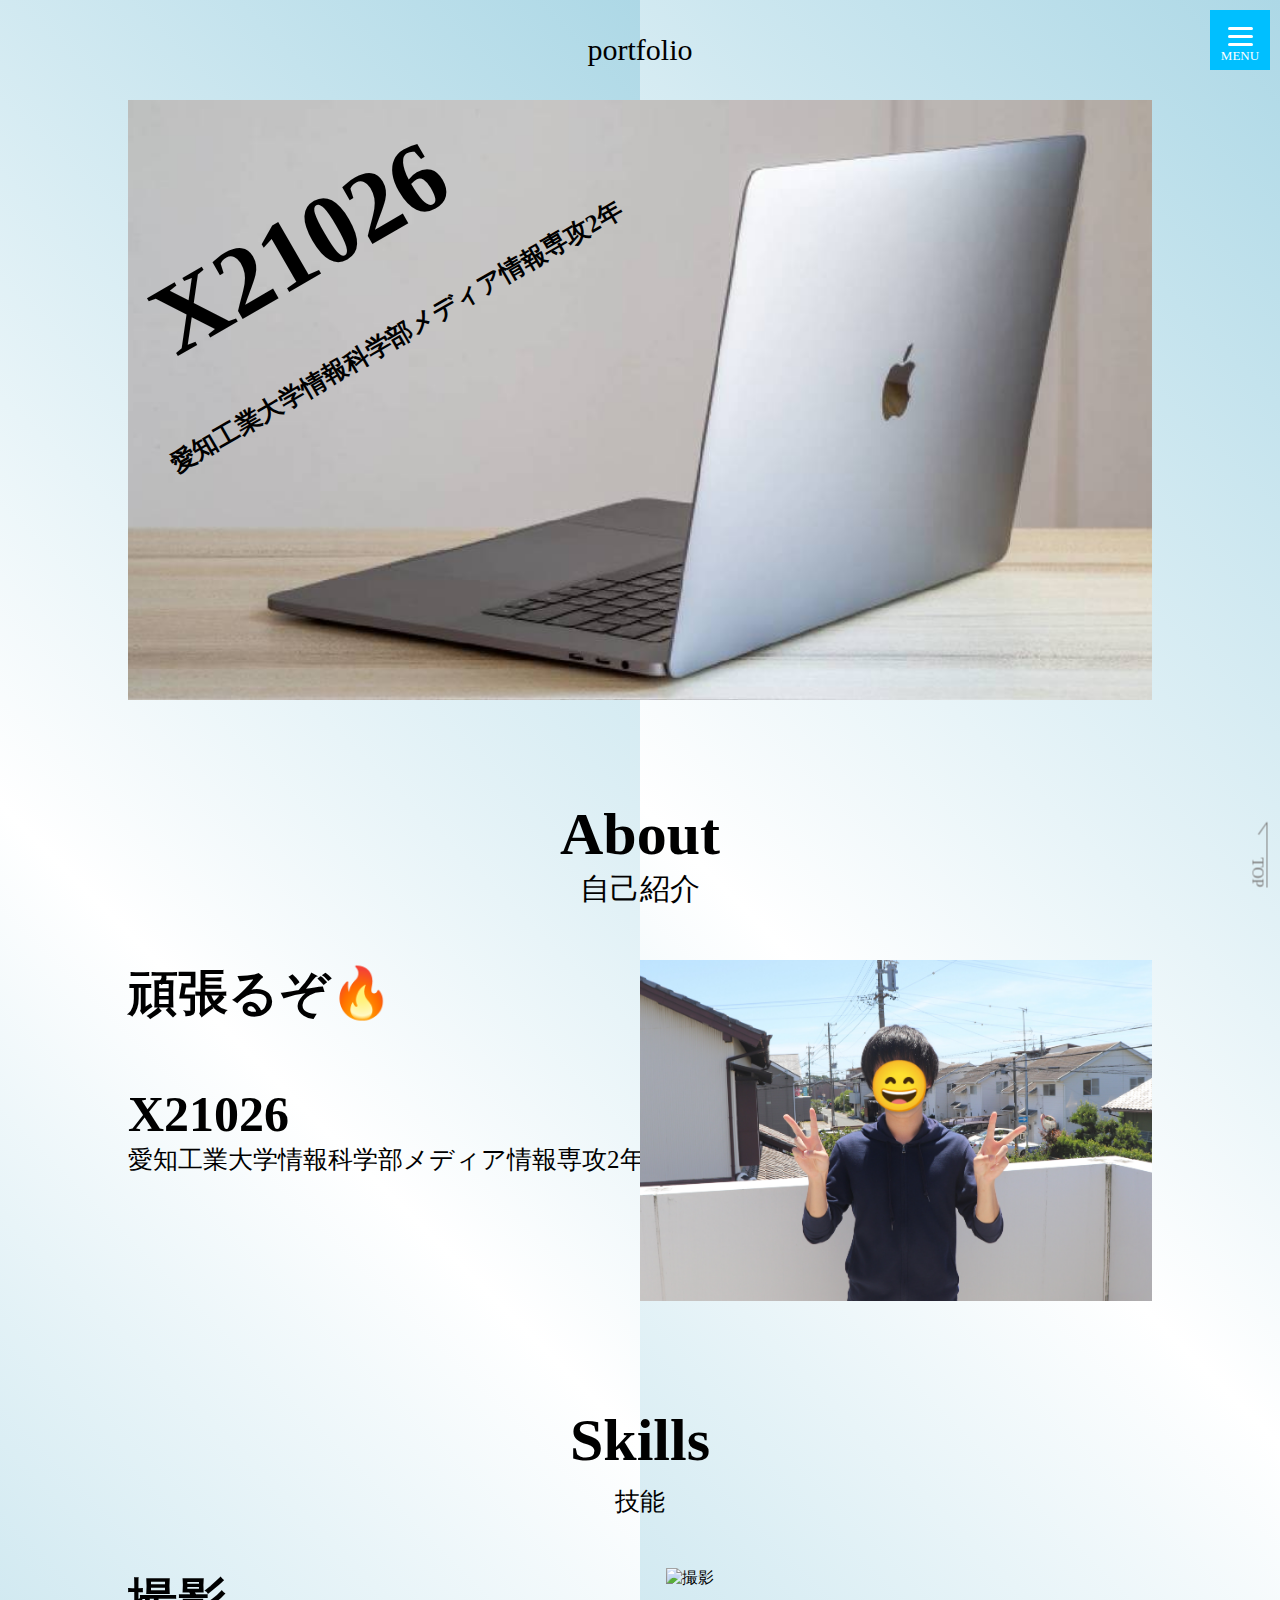
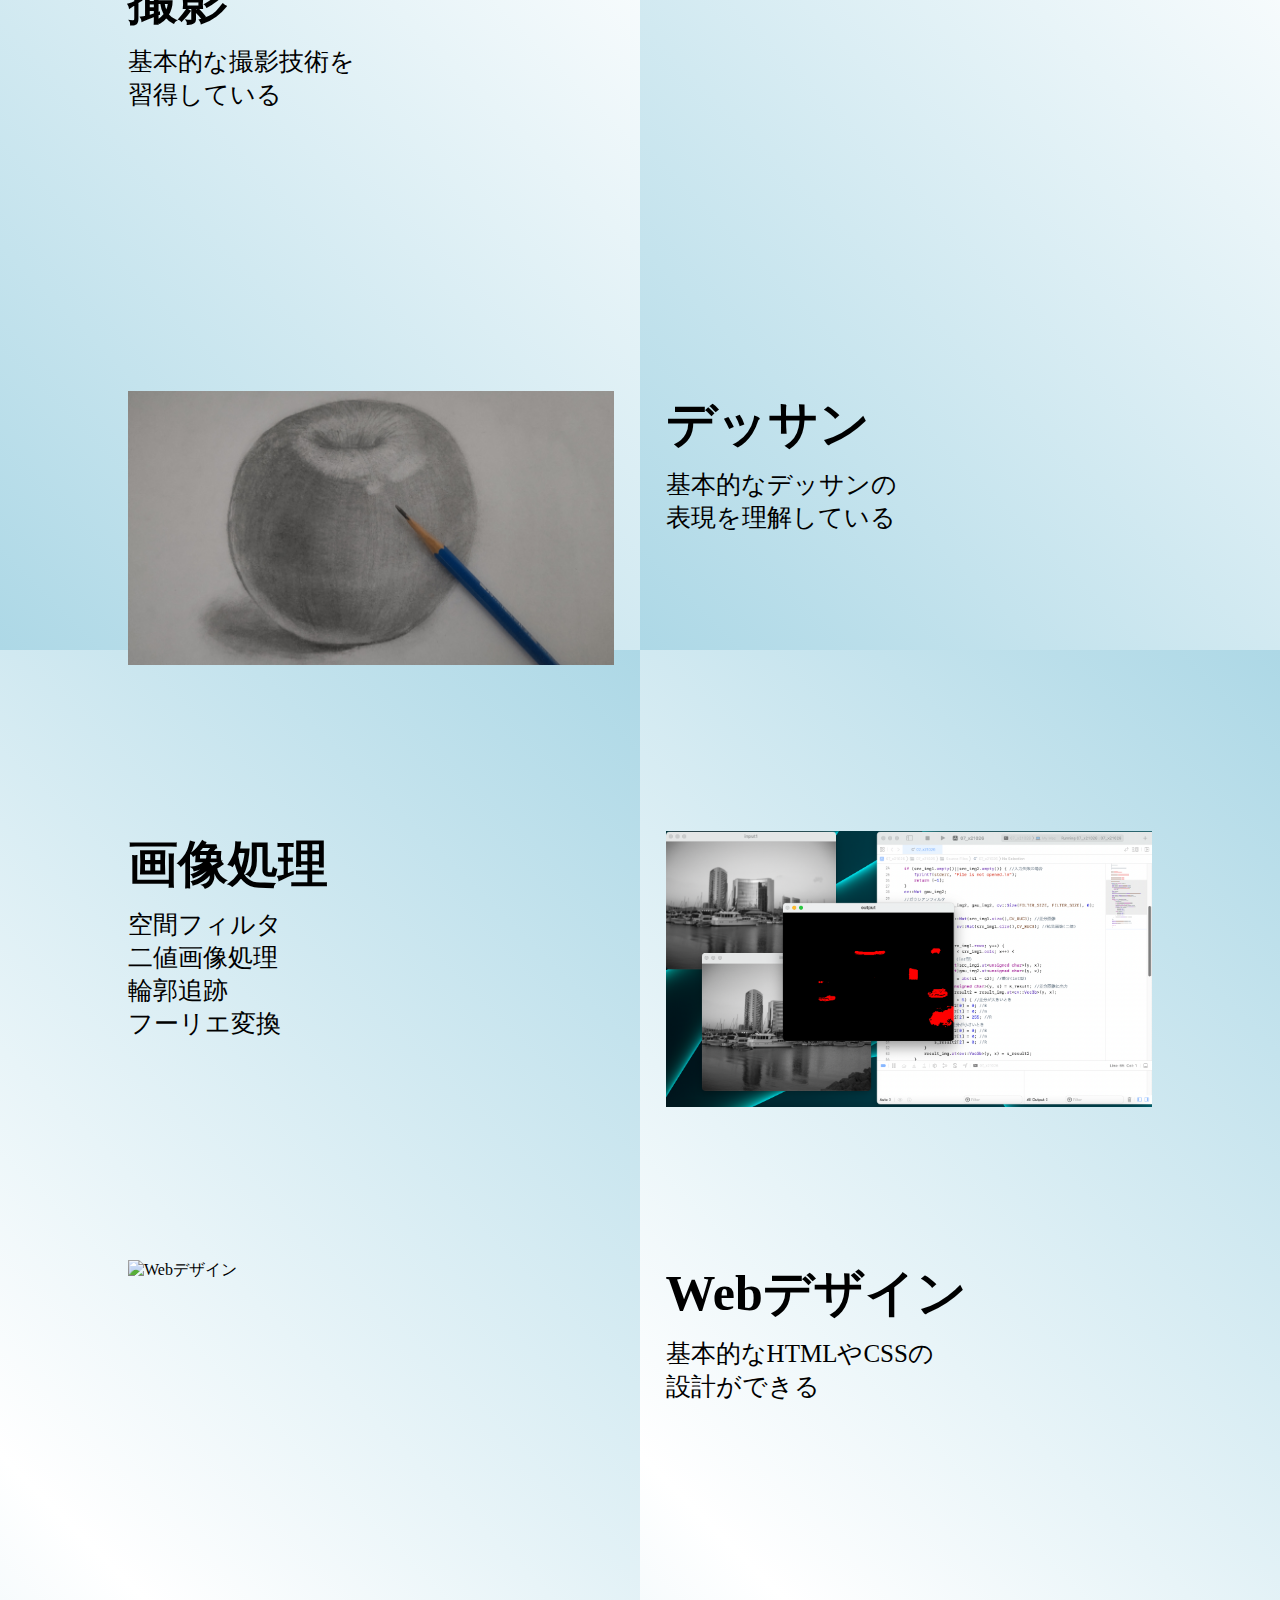
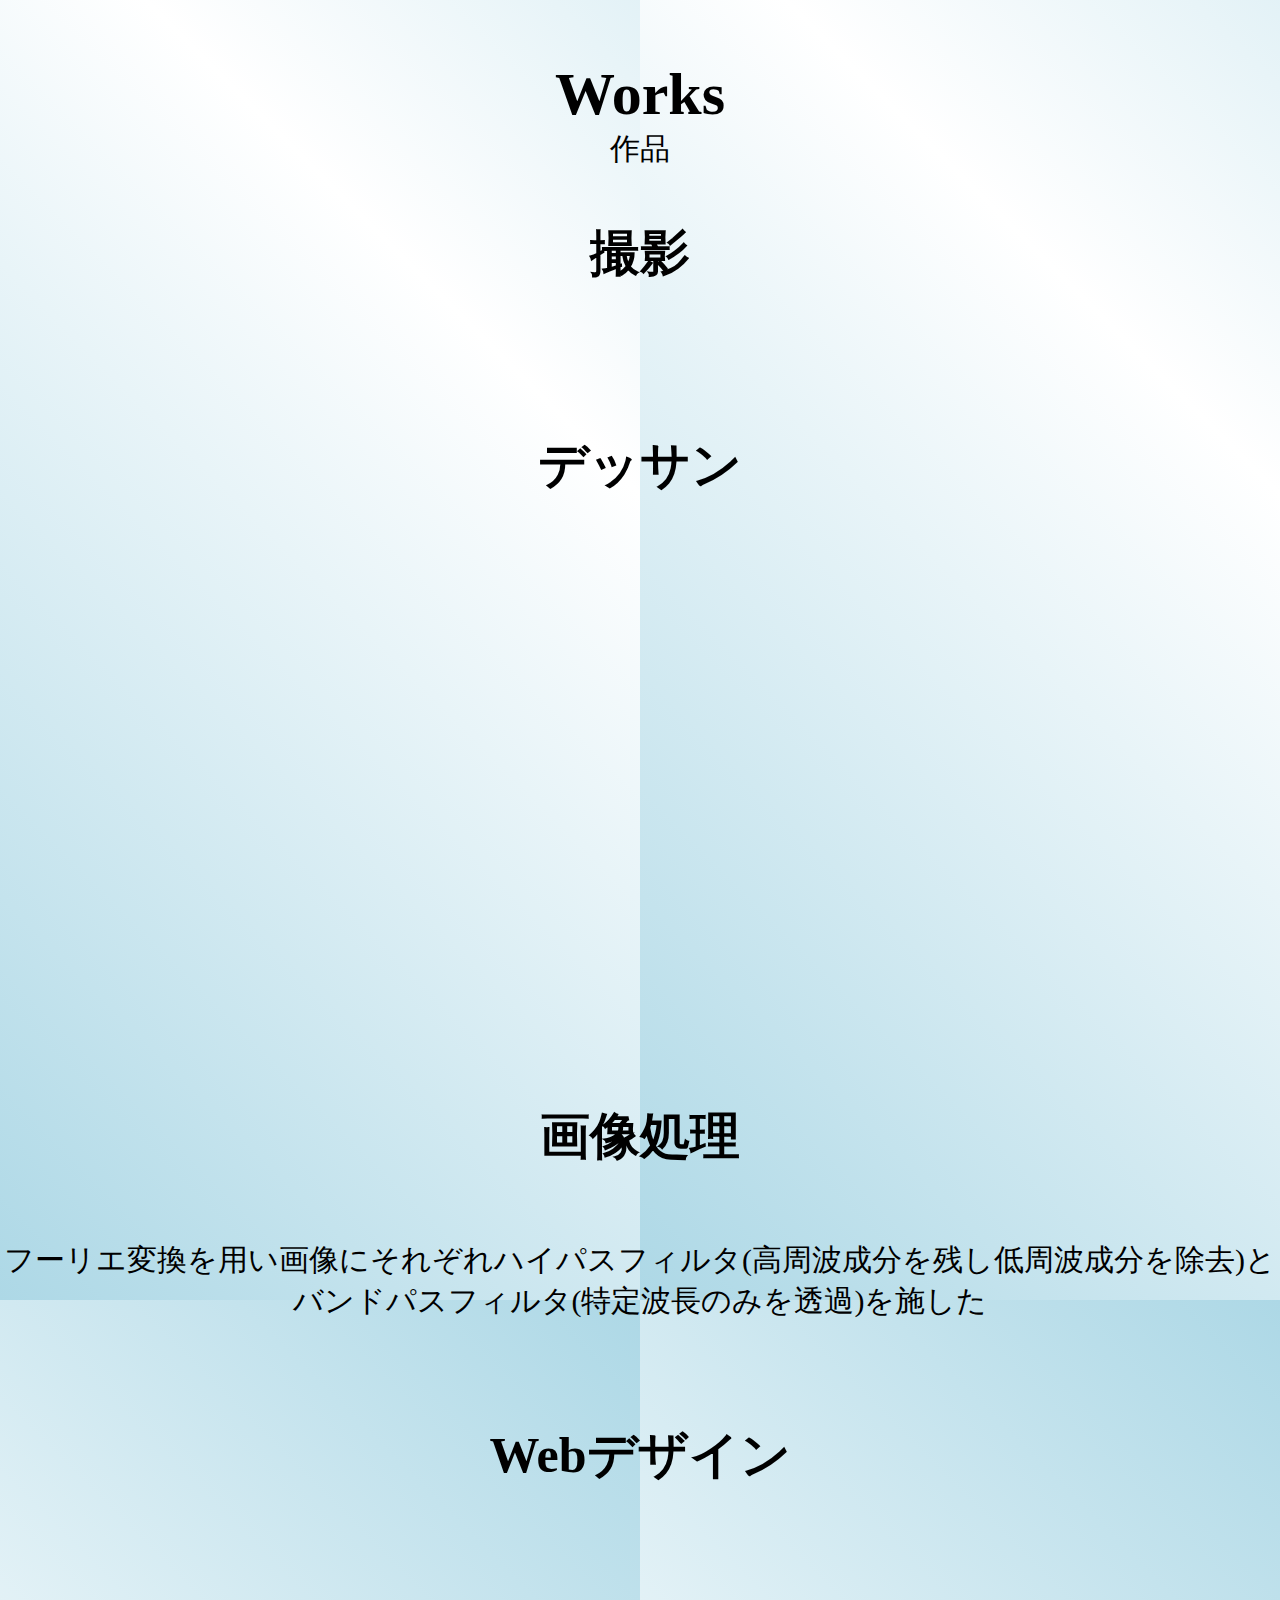
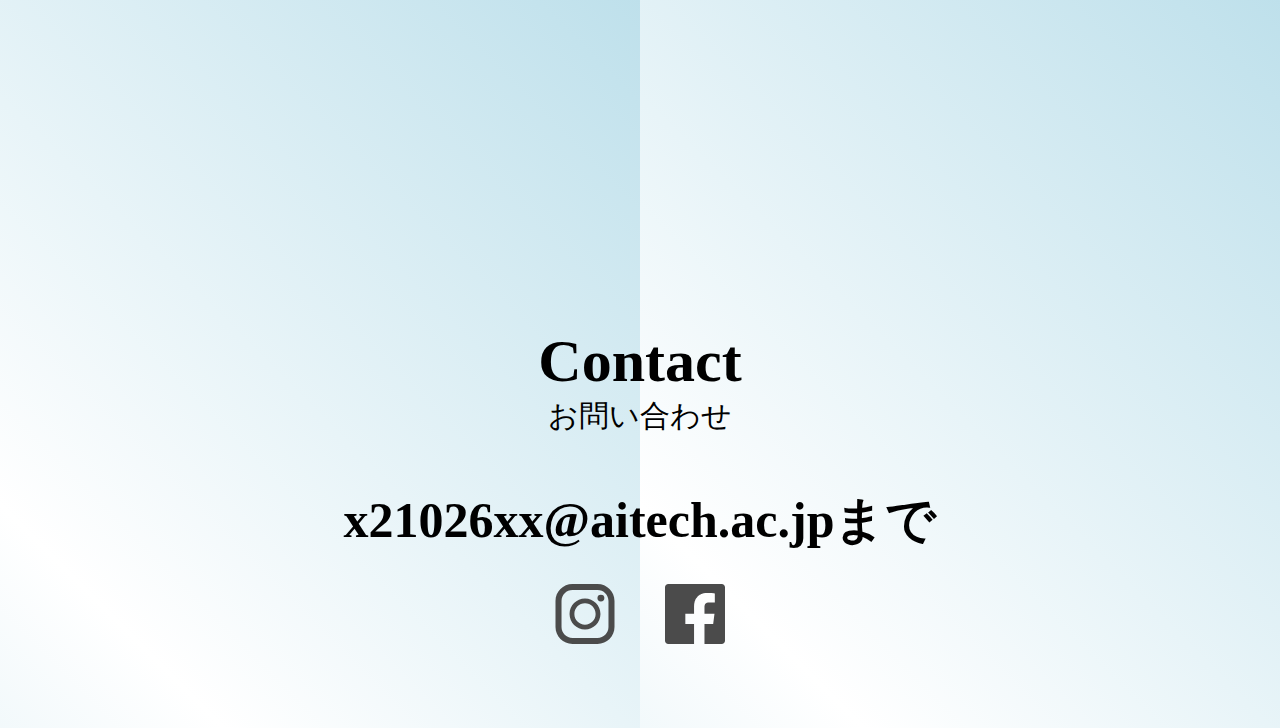
==== index.html @ b08abaa9 "Update index.html" ====
<!DOCTYPE html>
<html lang="ja">
<head>
    <meta charset="UTF-8">
    <meta http-equiv="X-UA-Compatible" content="IE=edge">
    <meta name="viewport" content="width=device-width, initial-scale=1.0">
    <title>portfolio</title>
    <link rel="stylesheet" href="style.css">
    <script src="portfolio.js" defer></script>
    <link href="https://cdnjs.cloudflare.com/ajax/libs/lightbox2/2.7.1/css/lightbox.css" rel="stylesheet">
    <script src="https://ajax.googleapis.com/ajax/libs/jquery/3.1.1/jquery.min.js"></script>
    <script src="https://cdnjs.cloudflare.com/ajax/libs/lightbox2/2.7.1/js/lightbox.min.js" type="text/javascript"></script>
</head>
<body>
    <section id="home">
        <div class="header">
            <p>portfolio</p>
            <h1>X21026</h1>
            <h2>愛知工業大学情報科学部メディア情報専攻2年</h2>
        </div>
        <div class="hamburger-menu">
            <input type="checkbox" id="menu-btn-check">
            <label for="menu-btn-check" class="menu-btn"><span></span><p>MENU</p></label>
            <div class="menu-content">
              <ul>
                  <li><a href="#first">About<p>自己紹介</p></a></li>
                  <li><a href="#second">Skills<p>技能</p></a></li>
                  <li><a href="#third">Works<p>作品</p></a></li>
                  <li><a href="#force">Contact<p>お問い合わせ</p></a></li>
              </ul>
            </div>
          </div>
    </section>
    <section id="about">
        <div class="title">
            <h1 id="first">About</h1>
            <p>自己紹介</p>
        </div>
        <div class="content">
            <h2>頑張るぞ🔥<br><br>X21026</h2>
            <p>愛知工業大学情報科学部メディア情報専攻2年</p>
            <img class="image" src="IMG_4274~2.JPG"/>
        </div>
    </section>
    <section id="skills">
        <div class="title">
            <h1 id="second">Skills</h1>
            <p>技能</p>
        </div>
        <div class="skill">
            <img src="IMG_4272.JPG" alt="撮影">
            <h2>撮影</h2>
            <p>基本的な撮影技術を<br>習得している</p>
        </div>
        <div class="skill2">
            <div class="content">
                <h2>デッサン</h2>
                <p>基本的なデッサンの<br>表現を理解している</p>
            </div>
            <img src="DSC_0059.JPG" alt="デッサン">
        </div>
        <div class="skill3">
            <img src="画像処理.png" alt="画像処理">
            <h2>画像処理</h2>
            <p>空間フィルタ<br>二値画像処理<br>輪郭追跡<br>フーリエ変換</p>
        </div>
        <div class="skill4">
            <div class="content">
                <h2>Webデザイン</h2>
                <p>基本的なHTMLやCSSの<br>設計ができる</p>
            </div>
            <img src="https://github.com/X21026/portfolio/blob/main/Web%E3%83%87%E3%82%B6%E3%82%A4%E3%83%B3.png?raw=true" alt="Webデザイン">
        </div>
    </section>
    <section id="works">
        <div class="title">
            <h1 id="third">Works</h1>
            <p>作品</p>
        </div>
        <div class="photo">
            <h2>撮影</h2>
            <div class="box fadeUpTrigger">
                <a href="IMG_2371.JPG" data-lightbox="group"><img src="IMG_2371.JPG"></a>  
                <a href="IMG_4276.JPG" data-lightbox="group"><img src="IMG_4276.JPG"></a>
                <a href="IMG_2488.JPG" data-lightbox="group"><img src="IMG_2488.JPG"></a>              
                <a href="IMG_3746.JPG" data-lightbox="group"><img src="IMG_3746.JPG"></a>
                <a href="IMG_3843.JPG" data-lightbox="group"><img src="IMG_3843.JPG"></a>
                <a href="IMG_3375.JPG" data-lightbox="group"><img src="IMG_2374.JPG"></a>
                <a href="IMG_2374.JPG" data-lightbox="group"><img src="IMG_3375.JPG"></a>
                <a href="IMG_1742.JPG" data-lightbox="group"><img src="IMG_1742.JPG"></a>
                <a href="IMG_2855.JPG" data-lightbox="group"><img src="IMG_2855.JPG"></a>
            </div>
        </div>
        <div class="sketch">
            <h2>デッサン</h2>
            <div class="box fadeUpTrigger">
                <img src="DSC_0069.JPG" alt="デッサン1">
                <img src="DSC_0065.JPG" alt="デッサン2">
                <img src="DSC_0067.JPG" alt="デッサン3">
                <img src="DSC_0070.JPG" alt="デッサン4">
            </div>
        </div>
        <div class="imageProcessing">
            <h2>画像処理</h2>
            <div class="box fadeUpTrigger">
                <img class="image" src="ハイパスフィルタ.png"/>
                <img class="image" src="バンドパスフィルタ.png"/>
            </div>
            <p>フーリエ変換を用い画像にそれぞれハイパスフィルタ(高周波成分を残し低周波成分を除去)と<br>バンドパスフィルタ(特定波長のみを透過)を施した</p>
        </div>
        <div class="webDesign">
            <h2>Webデザイン</h2>
            <div class="box fadeUpTrigger">
                <li><a href="https://x21026.github.io/07-kadai/" target="_blank"><img src="07-kadai.png" alt="07-kadai"></a></li>
                <li><a href="https://x21026.github.io/10-11-kadai/" target="_blank"><img src="10-11-kadai.png" alt="10-11-kadai"></a></li>
            </div>
        </div>
    </section>
    <section id="contact">
        <div class="title">
            <h1 id="force">Contact</h1>
            <p>お問い合わせ</p>
        </div>
        <h2>x21026xx@aitech.ac.jpまで</h2>
        <ul>
            <li><a href="https://insta.com/" target="_blank"><img src="インスタグラムのシンプルなロゴのアイコン 1.svg" alt=""></a></li>
            <li><a href="https://insta.com/" target="_blank"><img src="FACEBOOKのアイコン素材 3.svg" alt=""></a></li>
        </ul>
    </section>
    <a href="#home" id="page-top">TOP</a>
    <script src="https://code.jquery.com/jquery-3.4.1.min.js" integrity="sha256-CSXorXvZcTkaix6Yvo6HppcZGetbYMGWSFlBw8HfCJo=" crossorigin="anonymous"></script>
</body>
</html>
---- style.css ----
* {
    margin: 0;
    padding: 0;
    box-sizing: border-box;
}
*::before, *::after {
    box-sizing: inherit;
}
body {
	width: 100%;
	height: 500vh;
	background:linear-gradient(45deg, lightblue, #ffffff, lightblue);/*グラデーションを定義*/
	background-size: 50% 50%;
	animation: bggradient 20s ease infinite;
    position: relative;
}
@keyframes bggradient{
	0% {
		background-position: 0% 50%;
	}
	50% {
		background-position: 100% 50%;
	}
	100% {
		background-position: 0% 50%;
	}
}

#home {
    text-align: center;
    position: relative;
    background-image: url('mac.jpeg');
    background-position: center center;
    background-size: cover;
    width: 80%;
    height: 600px;
    top: 100px;
    left: 10%;
    position: absolute;
}
.header p {
    font-size: 30px;
    font-family: cursive;    
    top: -50px;
    left: 50%;
    transform: translate(-50%, -50%);
    position: absolute;
}
.header h1 {
    font-size: 100px;
    transform: rotate(-30deg);
    top: 90px;
    left: 10px;
    position: absolute;
}
.header h2 {
    font-size: 25px;
    transform: rotate(-30deg);
    top: 220px;
    left: 10px;
    position: absolute;
}
.menu-btn {
    position: fixed;
    top: 10px;
    right: 10px;
    display: flex;
    height: 60px;
    width: 60px;
    justify-content: center;
    align-items: center;
    z-index: 90;
    background-color: deepskyblue;
}
.menu-btn span,
.menu-btn span:before,
.menu-btn span:after {
    content: '';
    display: block;
    height: 3px;
    width: 25px;
    border-radius: 3px;
    background-color: #ffffff;
    position: absolute;
}
.menu-btn span:before {
    bottom: 8px;
}
.menu-btn span {
    top: 25px;
}
.menu-btn span:after {
    top: 8px;
}
.menu-btn p {
    font-size: 13px;
    top: 38px;
    color:#ffffff;
    position: absolute;
}
#menu-btn-check:checked ~ .menu-btn span {
    background-color: rgba(255, 255, 255, 0);/*メニューオープン時は真ん中の線を透明にする*/
}
#menu-btn-check:checked ~ .menu-btn span::before {
    bottom: 0;
    transform: rotate(45deg);
}
#menu-btn-check:checked ~ .menu-btn span::after {
    top: 0;
    transform: rotate(-45deg);
}
#menu-btn-check:checked ~ .menu-btn p {
    font-size: 0px;
}
#menu-btn-check:checked ~ .menu-btn p::before {
    font-size: 13px;
    content: "CLOSE";
}
#menu-btn-check {
    display: none;
}
.menu-content {
    width: 100%;
    height: 100%;
    position: fixed;
    top: 0;
    left: 0;
    z-index: 80;
    background-color: deepskyblue;
}
.menu-content ul {
    padding: 70px 10px 0;
}
.menu-content ul li {
    border-bottom: solid 1px #ffffff;
    list-style: none;
}
.menu-content ul li a {
    display: block;
    width: 100%;
    font-size: 40px;
    box-sizing: border-box;
    color:#ffffff;
    text-decoration: none;
    padding: 10px 15px 10px 0;
    position: relative;
    transition:0.5s all;
}
.menu-content ul li a:hover {
    transform:scale(1.2,1.2);
    transition:0.5s all;
}
.menu-content ul li a p {
    color:#ffffff;
    font-size: 20px;
}
.menu-content ul li a::before {
    content: "";
    width: 30px;
    height: 30px;
    border-top: solid 5px #ffffff;
    border-right: solid 5px #ffffff;
    transform: rotate(45deg);
    position: absolute;
    right: 120px;
    top: 40px;
}
.menu-content {
    width: 100%;
    height: 100%;
    position: fixed;
    top: 0;
    left: 100%;/*leftの値を変更してメニューを画面外へ*/
    z-index: 80;
    background-color: deepskyblue;
    transition: all 0.5s;/*アニメーション設定*/
}
#menu-btn-check:checked ~ .menu-content {
    left: 0;/*メニューを画面内へ*/
}

.title {
    text-align: center;
}
.title h1 {
    font-size: 60px;
}
.title p {
    font-size: 30px;
}

#about {
    padding-top: 800px;
    padding-left: 10%;
    padding-right: 10%;
    position: relative;
}
#about .content {
    padding-top: 50px;
    display: flex;
    flex-direction: column;
    align-items: flex-start;
}
#about .content  h2 {
    font-size: 50px;
}
#about .content  p {
    font-size: 25px;
    display: flex;
}
#about .content img {
    width: 40%;
    right: 10%;
    position: absolute;
}

#skills {
    padding-top: 230px;
    padding-left: 10%;
    padding-right: 10%;
}
#skills h2 {
    font-size: 50px;
}
#skills p {
    padding-top: 10px;
    font-size: 25px;
}
#skills .skill, 
#skills .skill2,
#skills .skill3  {
    display: flex;
    flex-direction: column;
    align-items: flex-start;
}
#skills .skill {
    padding-top: 50px;
}
#skills .skill p {
    display: flex;
}
#skills .skill img {
    max-height: 300px;
    width: 38%;
    right: 10%;
    position: absolute;
}
#skills .skill2 {
    padding-top: 280px;
}
#skills .skill2 img {
    max-height: 300px;
    display: flex;
    width: 38%;
    left: 10%;
    position: absolute;
}
#skills .skill2 .content {
    left: 52%;
    position: absolute;
}
#skills .skill3 {
    padding-top: 440px;
}
#skills .skill3 p {
    display: flex;
}
#skills .skill3 img {
    max-height: 300px;
    width: 38%;
    right: 10%;
    position: absolute;
}
#skills .skill4 {
    padding-top: 220px;
}
#skills .skill4 img {
    display: flex;
    max-height: 300px;
    width: 38%;
    left: 10%;
    position: absolute;
}
#skills .skill4 .content {
    left: 52%;
    position: absolute;
}

#works {
    padding-top: 400px;
    text-align: center;
}
#works h2 {
    font-size: 50px;
    position: relative;
}
#works .title p {
    margin-bottom: 50px;
}
#works .photo h2 {
    margin-bottom: 25px;
}
#works .photo img {
    width: 27%;
    transition:0.4s all;
}
#works .photo img:hover{
    transform:scale(1.05,1.05);
    transition:0.4s all;
}
#works .sketch {
    overflow: hidden;
}
#works .sketch h2 {
    margin-top: 100px;
}
#works .sketch img {
    padding-top: 25px;
    height: 500px;
    width: 20%;
}
#works .imageProcessing {
    overflow: hidden;
}
#works .imageProcessing h2 {
    margin-top: 100px;
}
#works .imageProcessing img {
    padding-top: 25px;
    width: 40%;
}
#works .imageProcessing p {
    padding-top: 25px;
    font-size: 30px;
}
#works .webDesign {
    overflow: hidden;
}
#works .webDesign h2 {
    margin-top: 100px;
}
#works .webDesign img{
    padding: 25px 2.5% 0;
    width: 42.5%;
    transition:1s all;
}
#works .webDesign img:hover{
    transform:scale(1.2,1.2);
    transition:1s all;
}

#contact {
    padding-top: 100px;
    padding-left: 10%;
    padding-right: 10%;
    text-align: center;
    padding-bottom: 80px;
}
#contact h2 {
    padding-top: 50px;
    font-size: 50px;
}
#contact ul {
    list-style: none;
    display: flex;
    gap: 50px;
    justify-content: center;
}
#contact ul li a {
    padding-top: 30px;
    display: inline-block;
    width: 60px;
    height: 60px;
    border-radius: 8px;
}
/* トップへ戻るボタン (参考: https://www.fuji-blo.com/entry/page-top) */
#page-top {
    position: fixed;
    right: 5px;
    bottom: 20px;
    height: 50px;
    padding: 0 0 0 35px;
  
    border-top: solid 1px;
    text-decoration: none;
    color: rgb(128, 128,128);
    transform: rotate(90deg);
}
#page-top::before {
    content: "";
    display: block;
    position: absolute;
    top: -1px;
    left: 0px;
    width: 15px;
    border-top: solid 1px;
    transform: rotate(35deg);
    transform-origin: left top;
}

@keyframes fadeUpAnime{
    from {
      opacity: 0;
    transform: translateY(100px);
    }
  
    to {
      opacity: 1;
    transform: translateY(0);
    }
}
.fadeUpTrigger{
    opacity: 0;
}
.fadeUp{
    animation-name:fadeUpAnime;
    animation-duration:1s;
    animation-fill-mode:forwards;
    opacity:0;
}
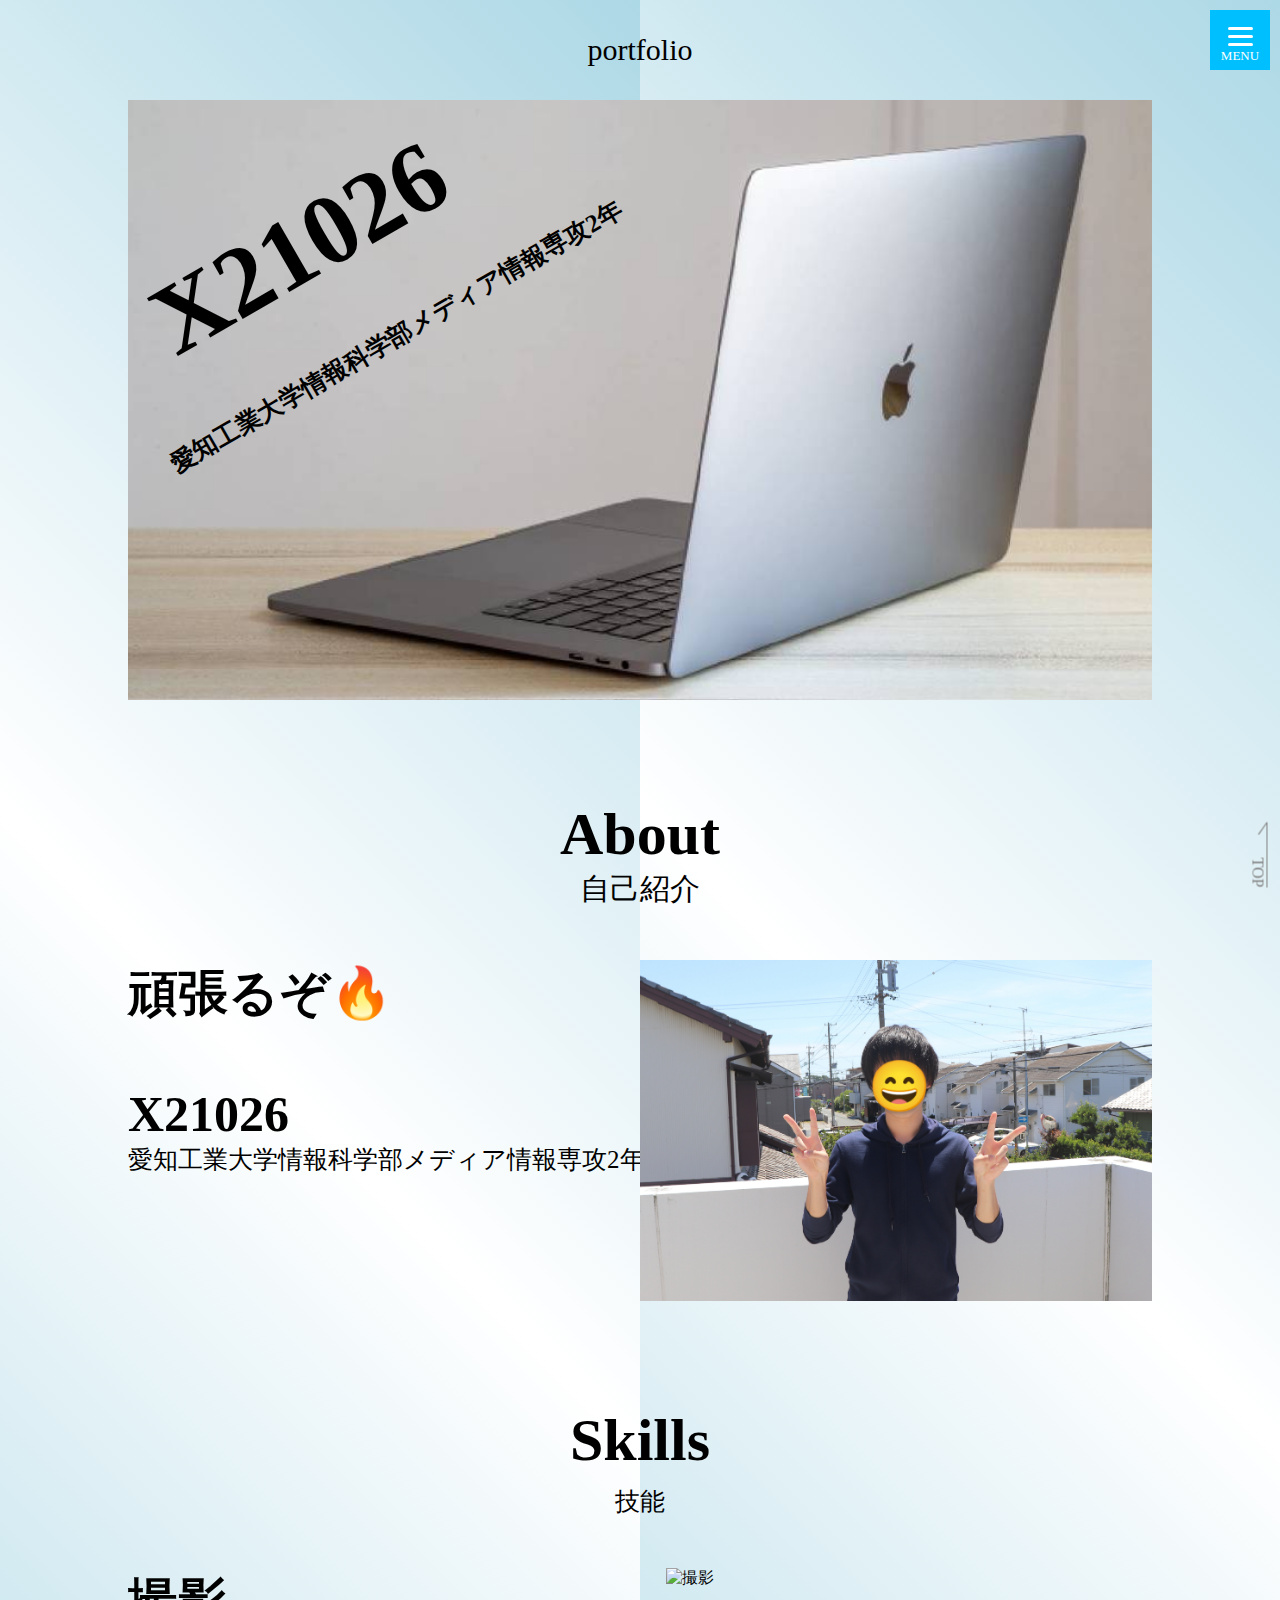
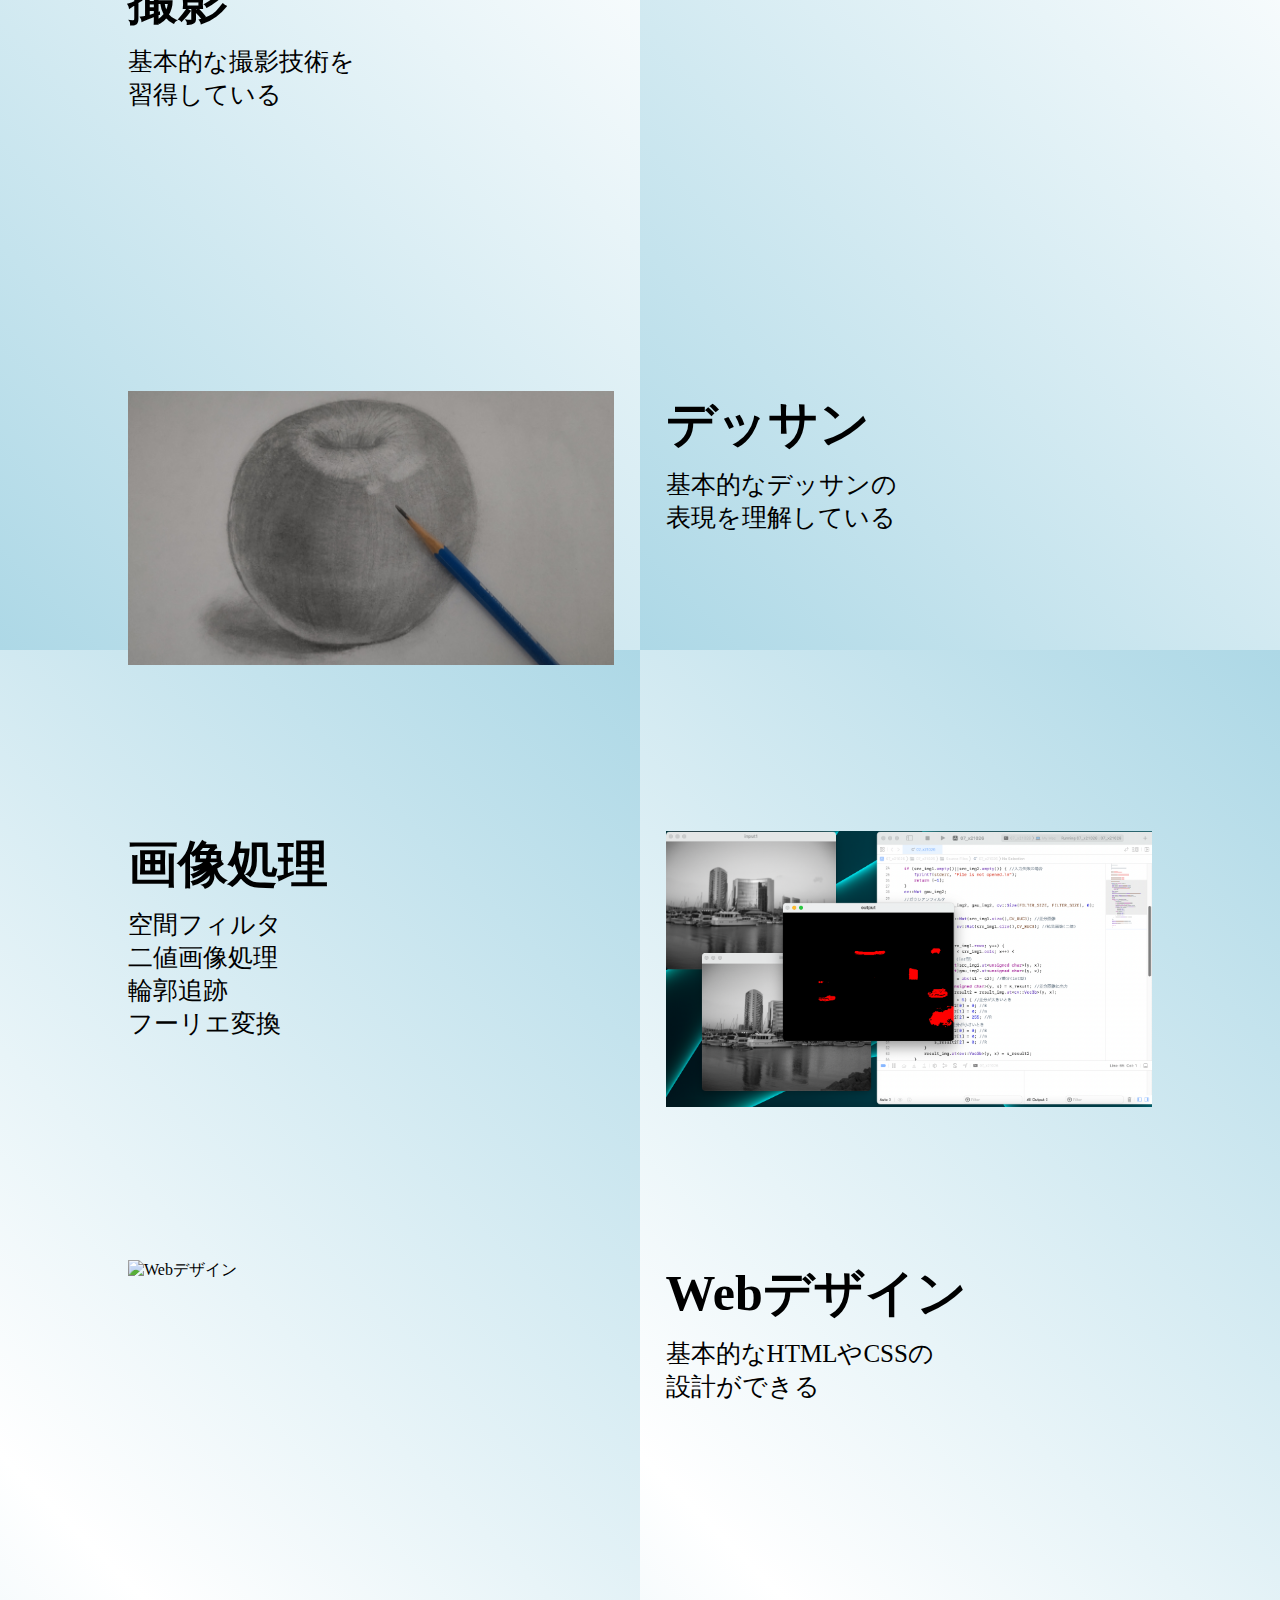
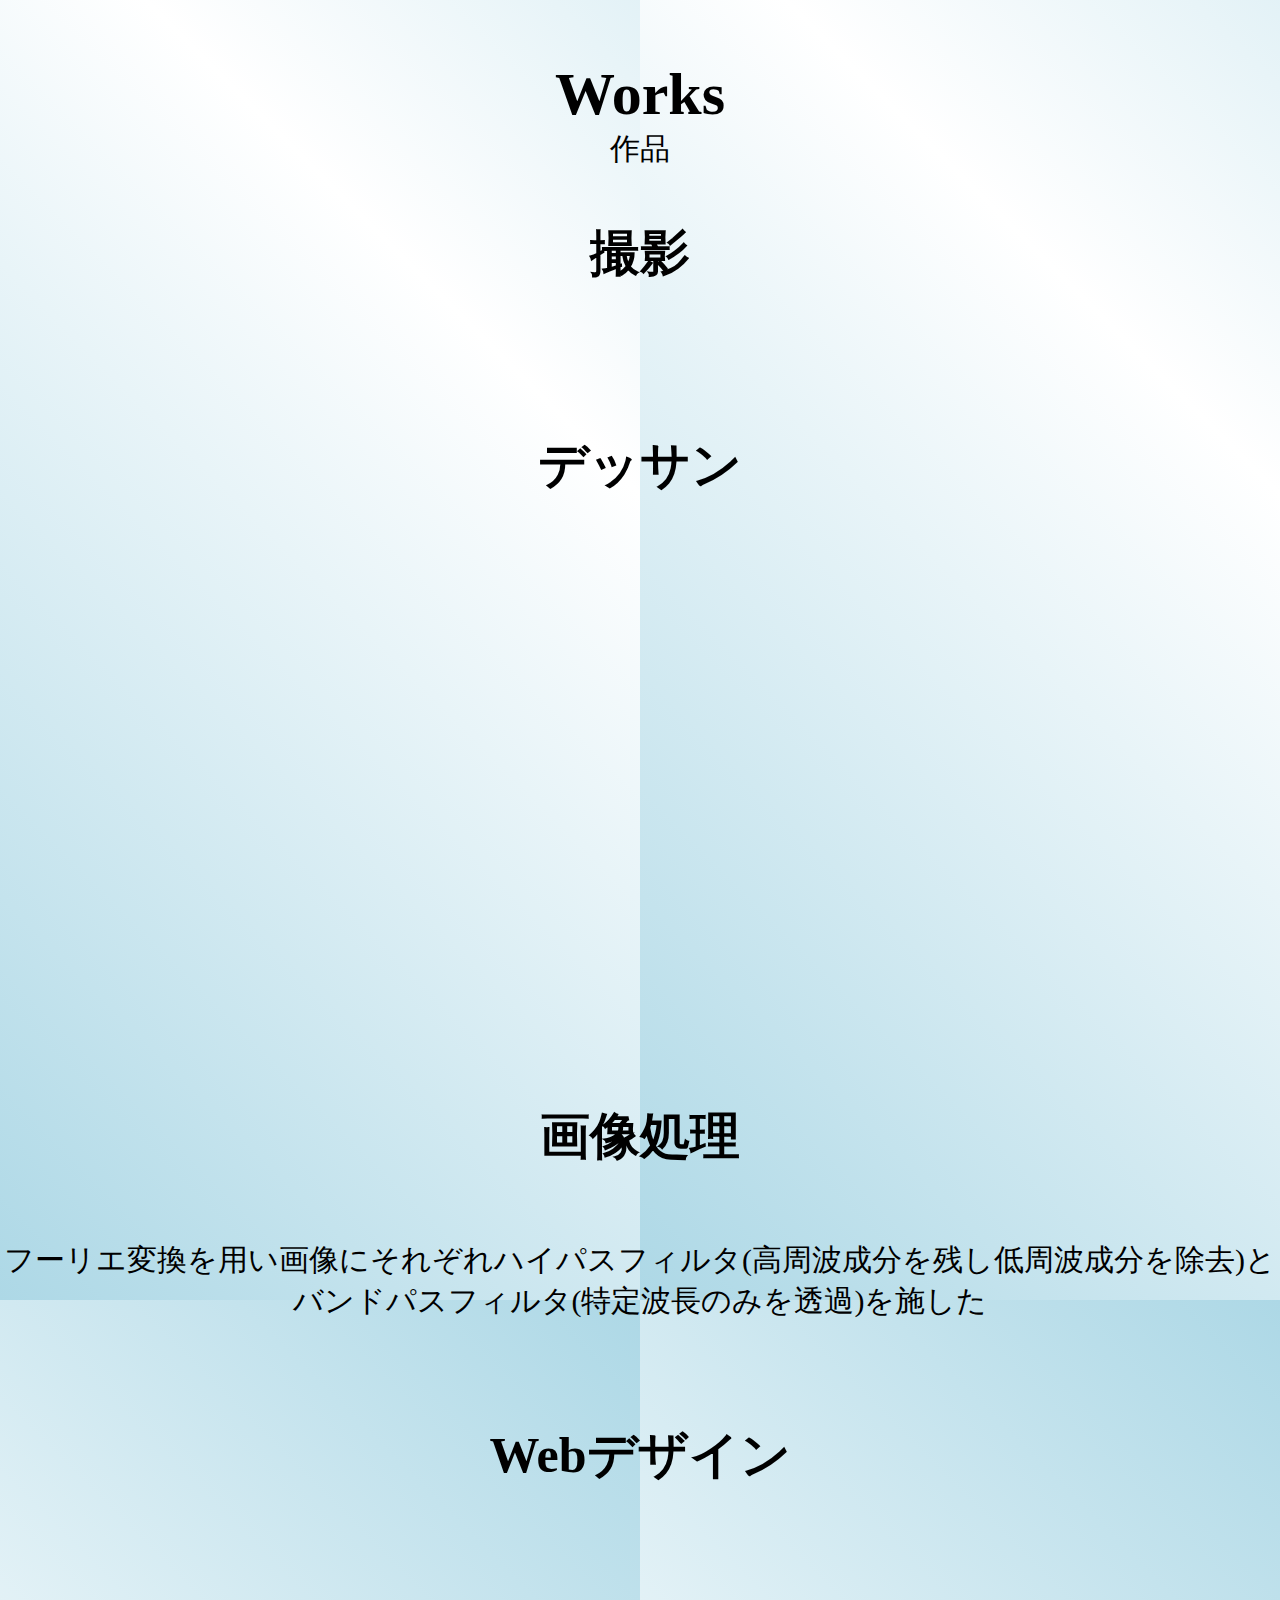
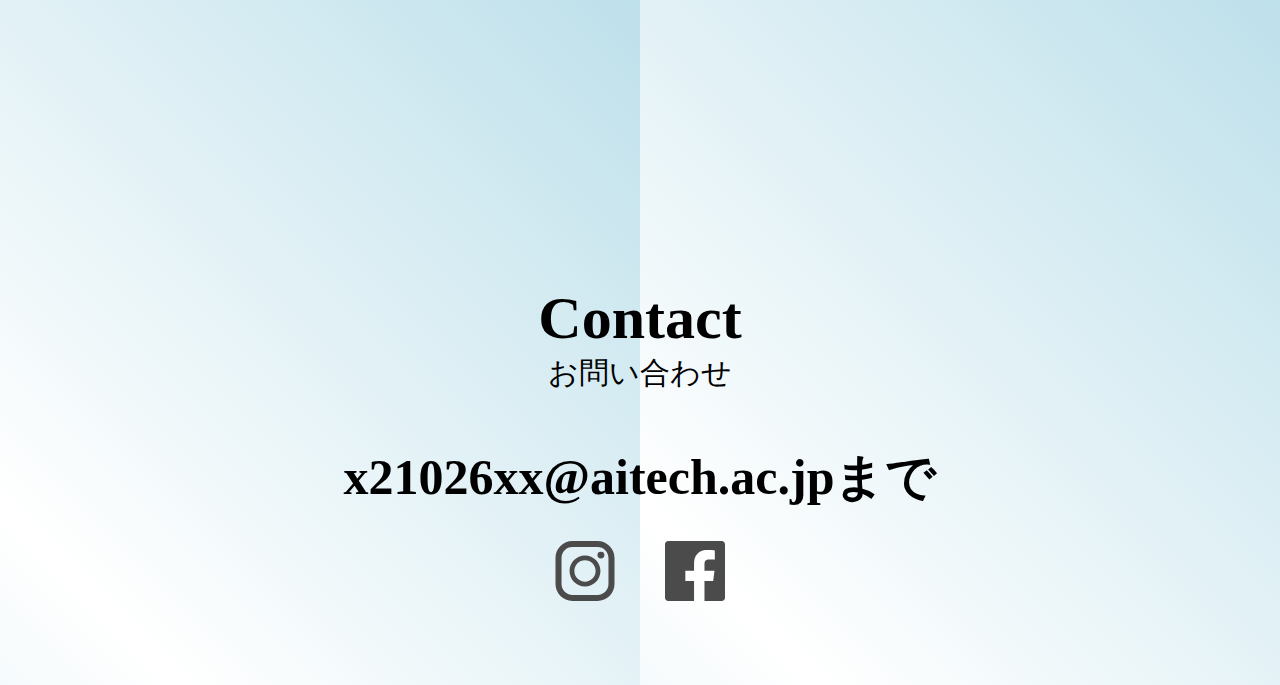
==== commit 44d4a4b4: "Update index.html" ====
--- a/index.html
+++ b/index.html
@@ -111,8 +111,8 @@
         <div class="webDesign">
             <h2>Webデザイン</h2>
             <div class="box fadeUpTrigger">
-                <li><a href="https://x21026.github.io/07-kadai/" target="_blank"><img src="07-kadai.png" alt="07-kadai"></a></li>
-                <li><a href="https://x21026.github.io/10-11-kadai/" target="_blank"><img src="10-11-kadai.png" alt="10-11-kadai"></a></li>
+                <a href="https://x21026.github.io/07-kadai/" target="_blank"><img src="07-kadai.png" alt="07-kadai"></a>
+                <a href="https://x21026.github.io/10-11-kadai/" target="_blank"><img src="10-11-kadai.png" alt="10-11-kadai"></a>
             </div>
         </div>
     </section>
@@ -130,4 +130,4 @@
     <a href="#home" id="page-top">TOP</a>
     <script src="https://code.jquery.com/jquery-3.4.1.min.js" integrity="sha256-CSXorXvZcTkaix6Yvo6HppcZGetbYMGWSFlBw8HfCJo=" crossorigin="anonymous"></script>
 </body>
-</html>
+</html>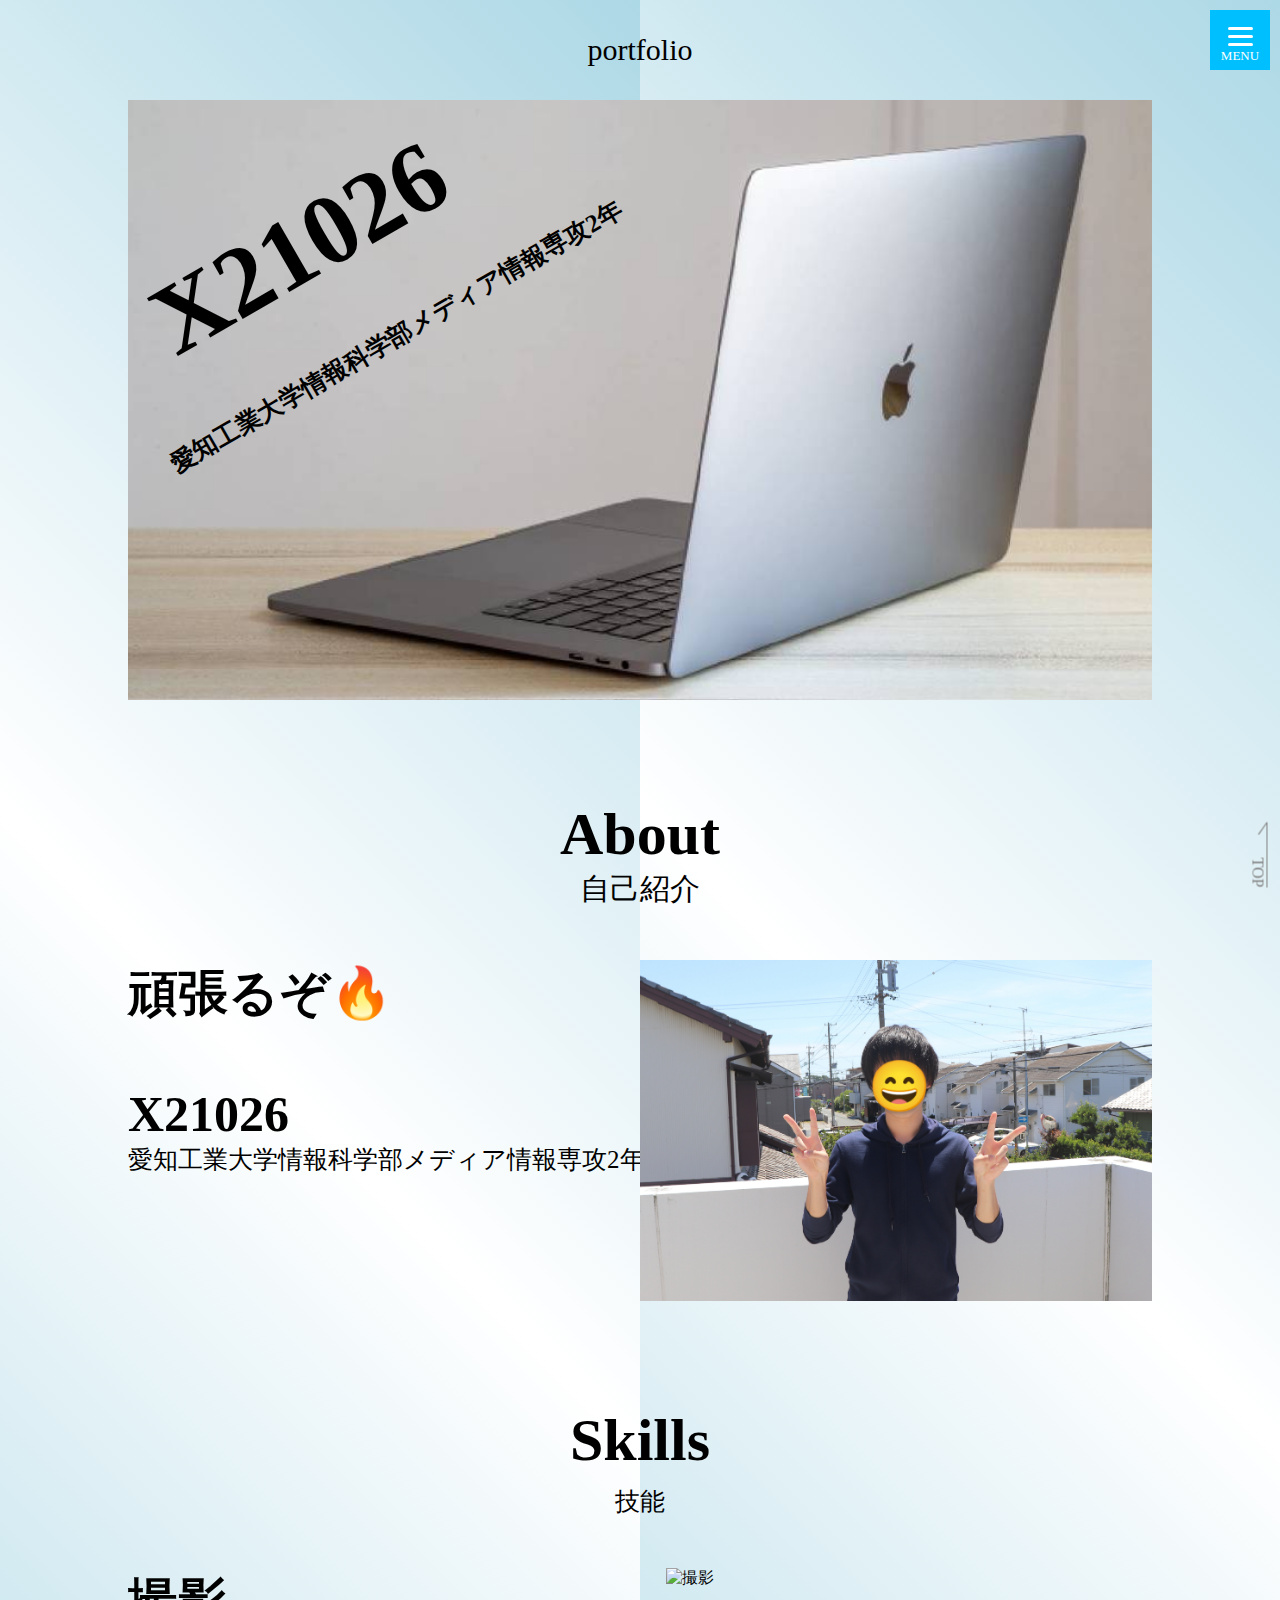
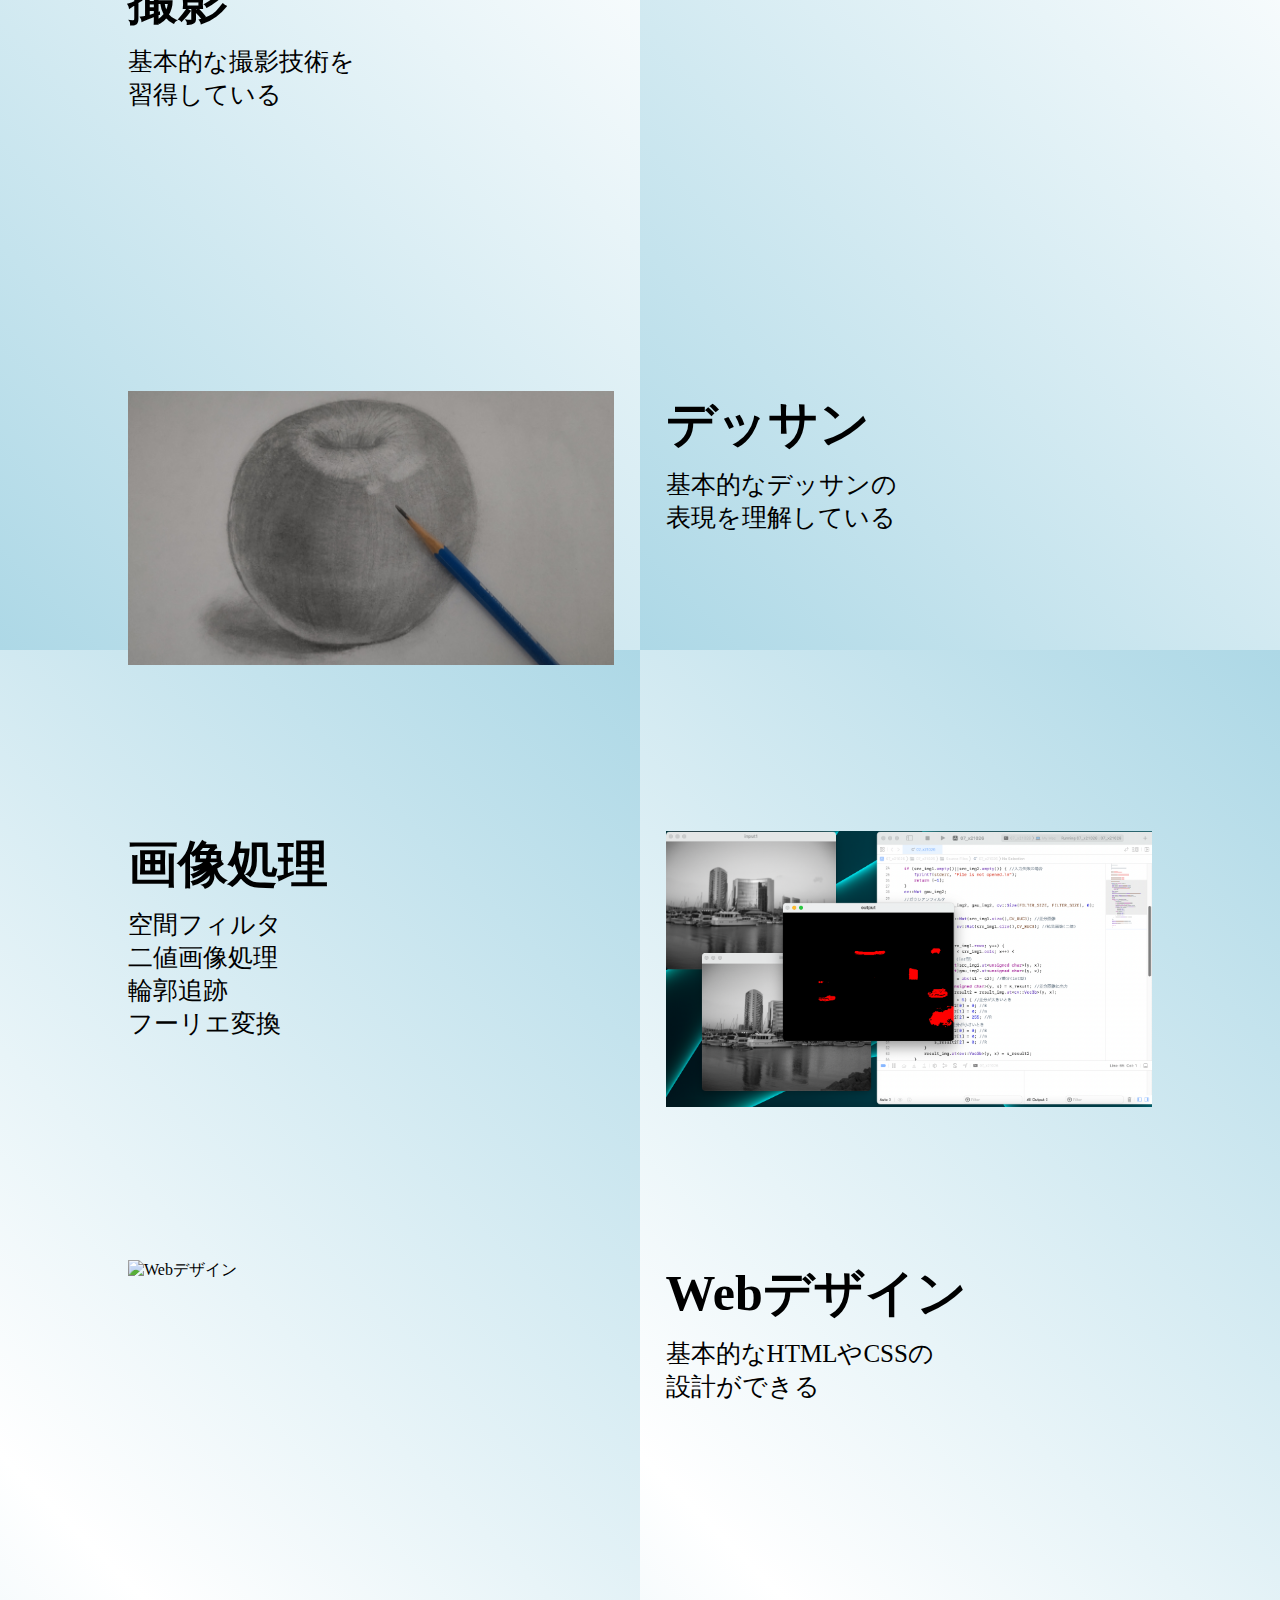
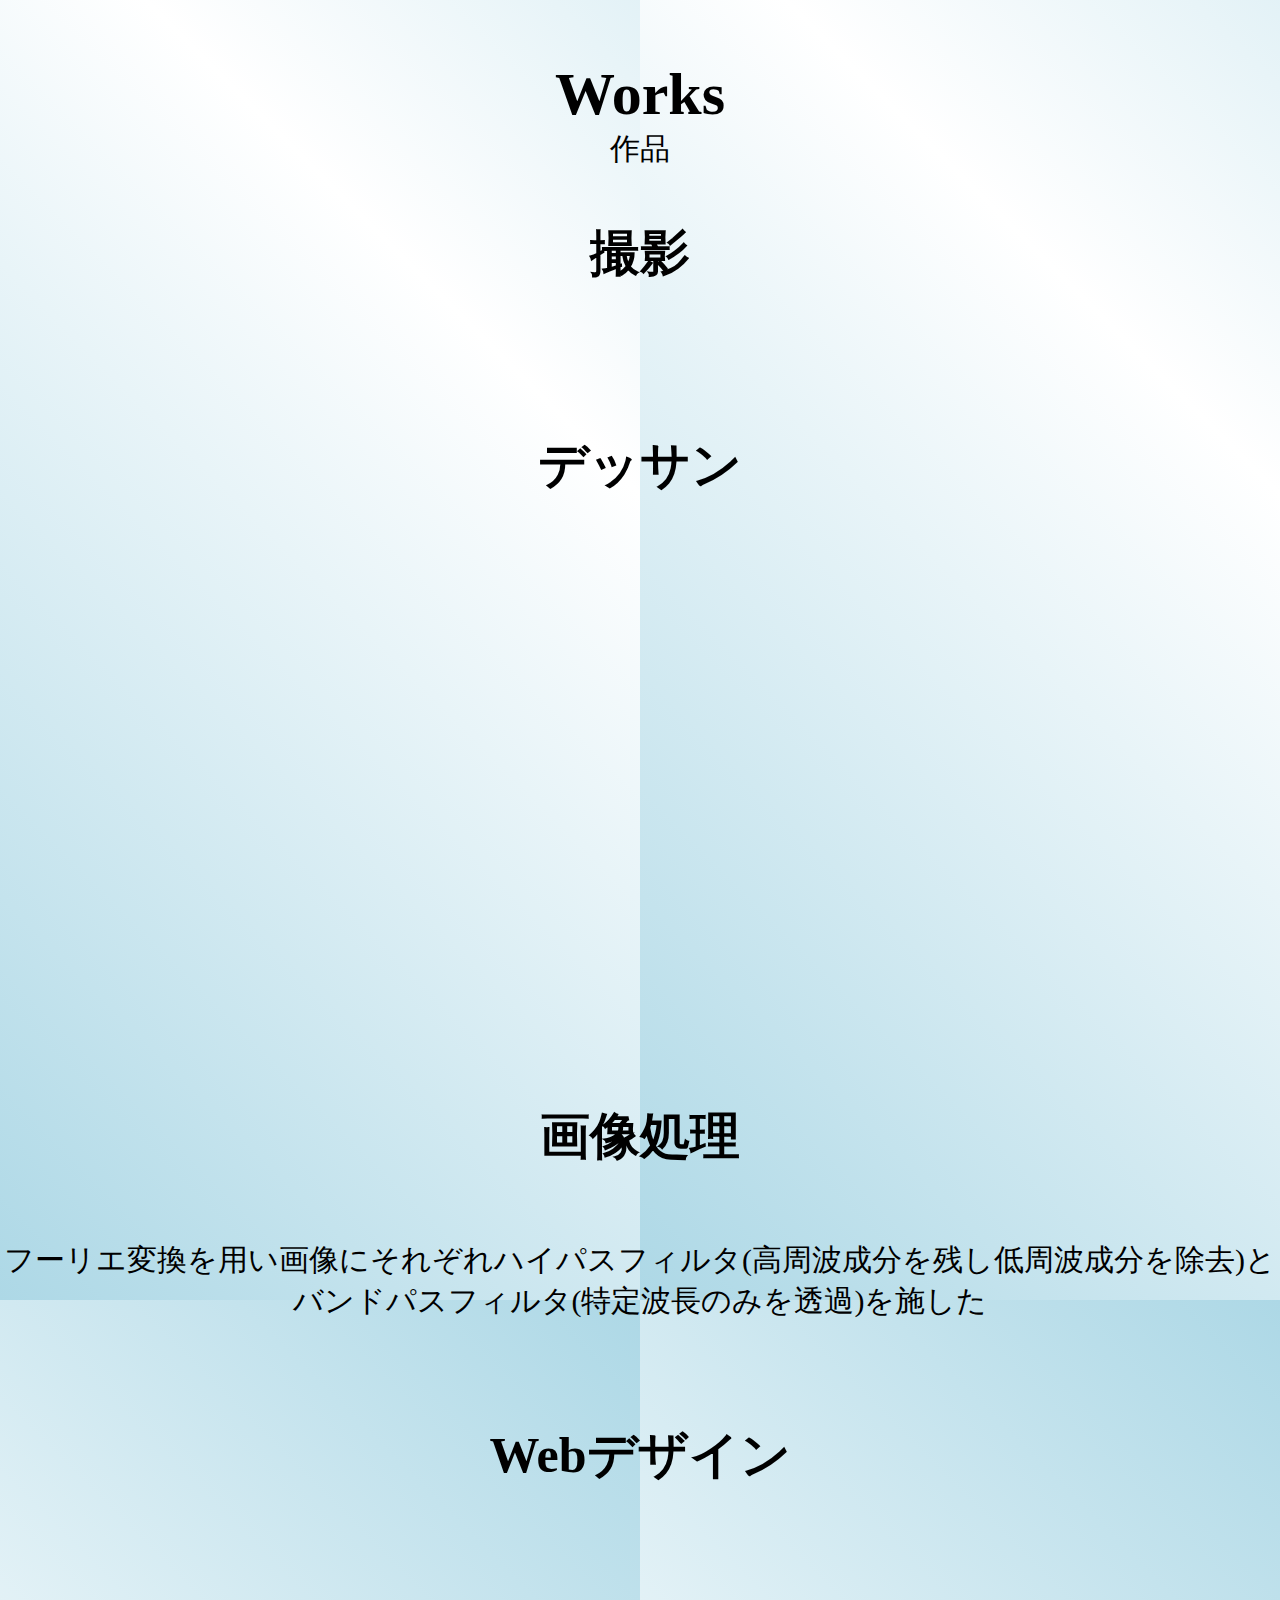
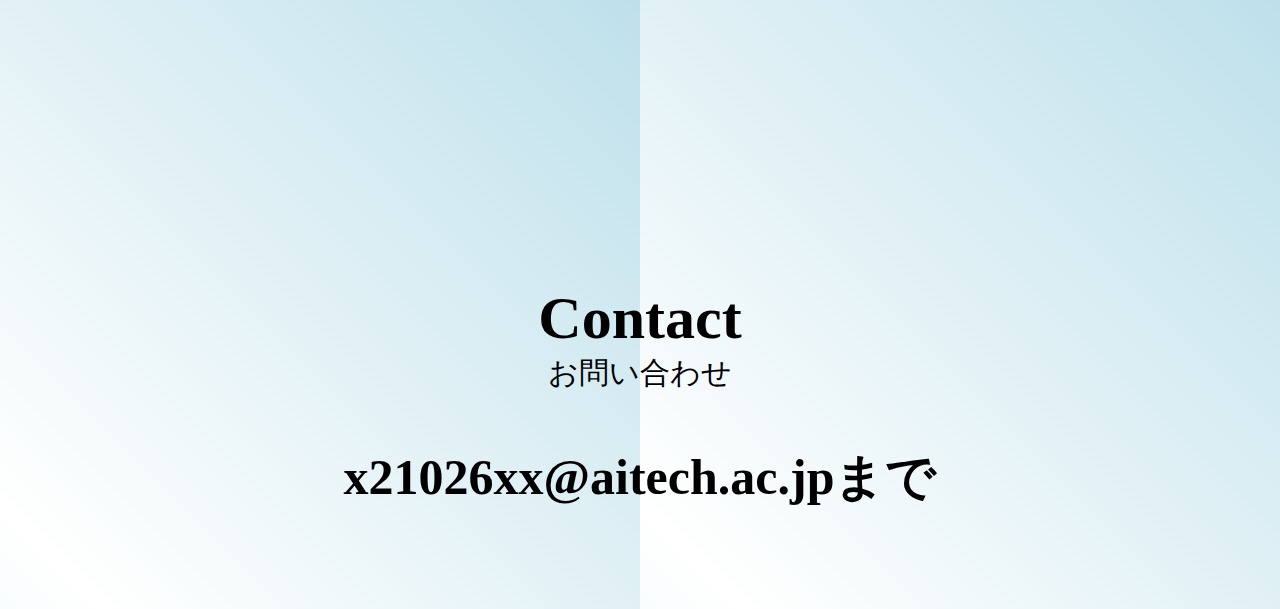
==== commit d97590d4: "Create index.html" ====
--- a/index.html
+++ b/index.html
@@ -123,11 +123,11 @@
         </div>
         <h2>x21026xx@aitech.ac.jpまで</h2>
         <ul>
-            <li><a href="https://insta.com/" target="_blank"><img src="インスタグラムのシンプルなロゴのアイコン 1.svg" alt=""></a></li>
-            <li><a href="https://insta.com/" target="_blank"><img src="FACEBOOKのアイコン素材 3.svg" alt=""></a></li>
+            <a href="https://insta.com/" target="_blank"><img src="インスタグラムのシンプルなロゴのアイコン 1.svg" alt=""></a>
+            <a href="https://insta.com/" target="_blank"><img src="FACEBOOKのアイコン素材 3.svg" alt=""></a>
         </ul>
     </section>
     <a href="#home" id="page-top">TOP</a>
     <script src="https://code.jquery.com/jquery-3.4.1.min.js" integrity="sha256-CSXorXvZcTkaix6Yvo6HppcZGetbYMGWSFlBw8HfCJo=" crossorigin="anonymous"></script>
 </body>
-</html>+</html>
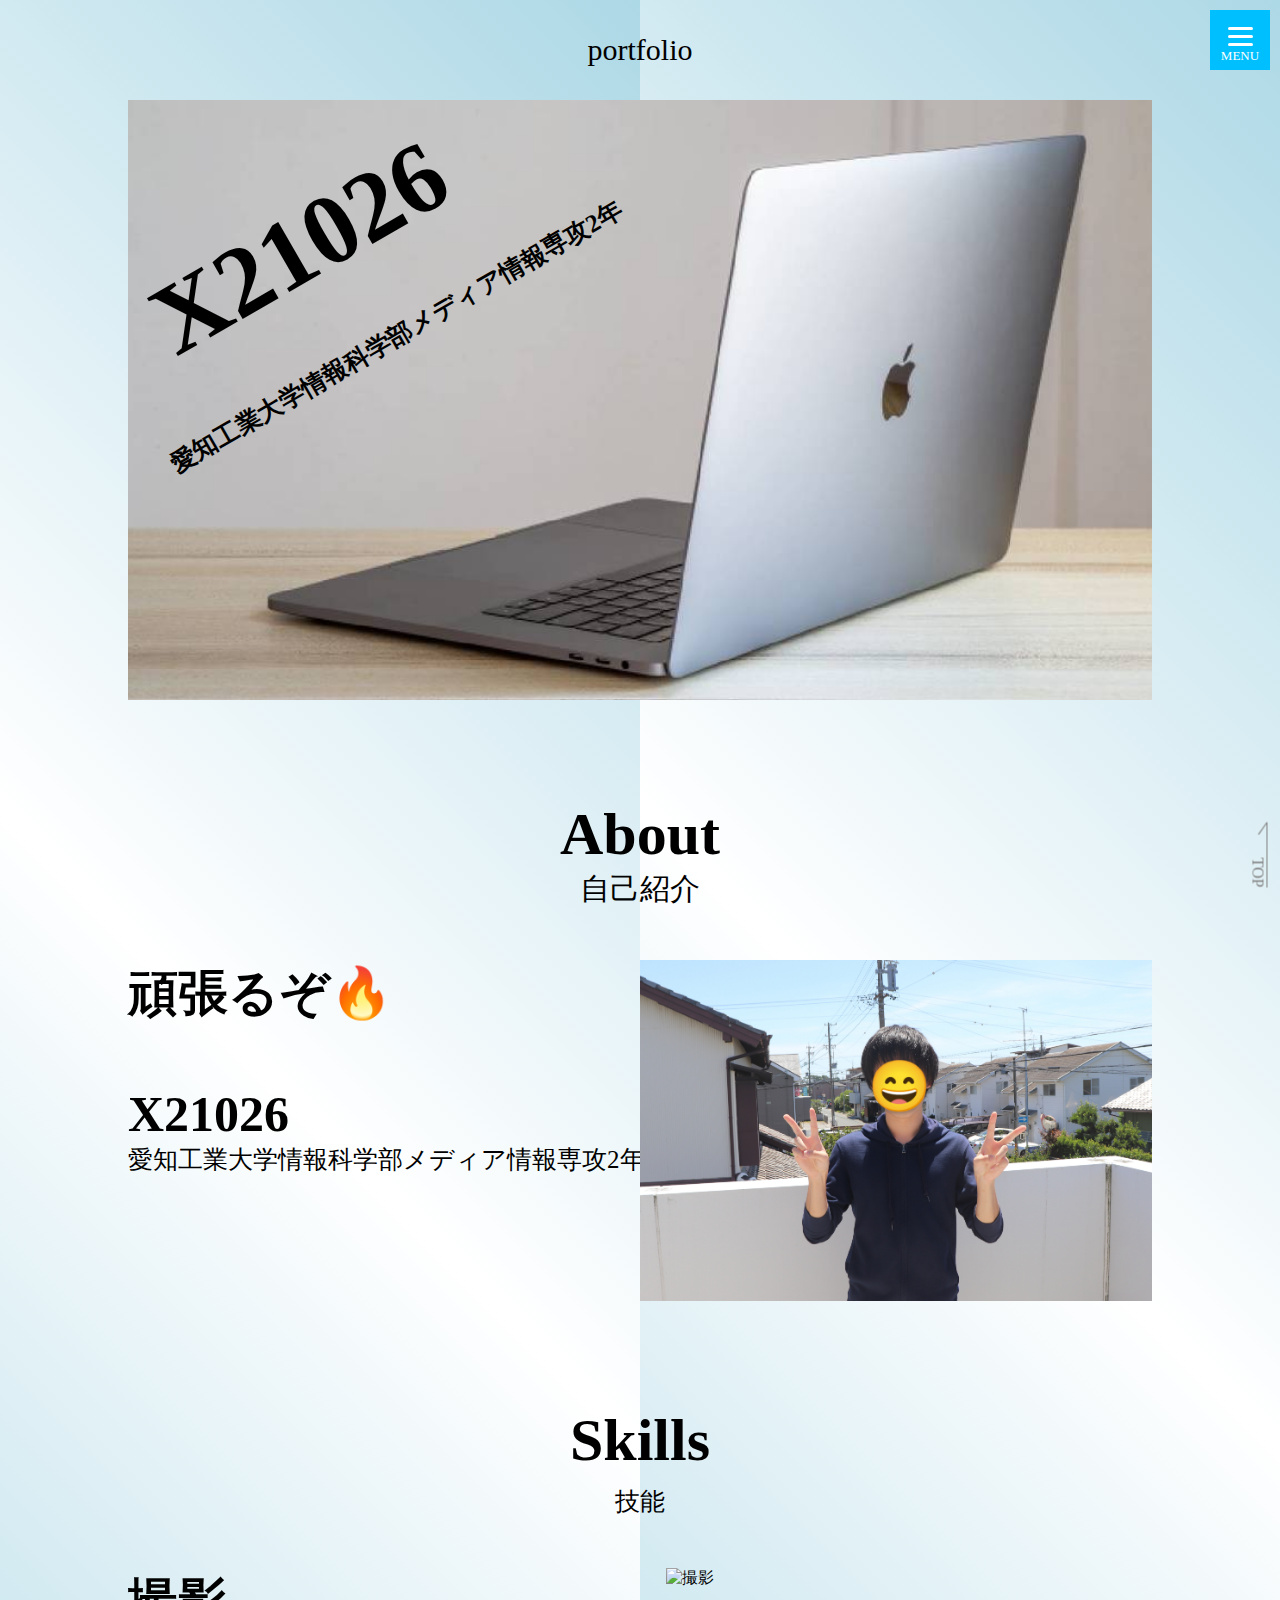
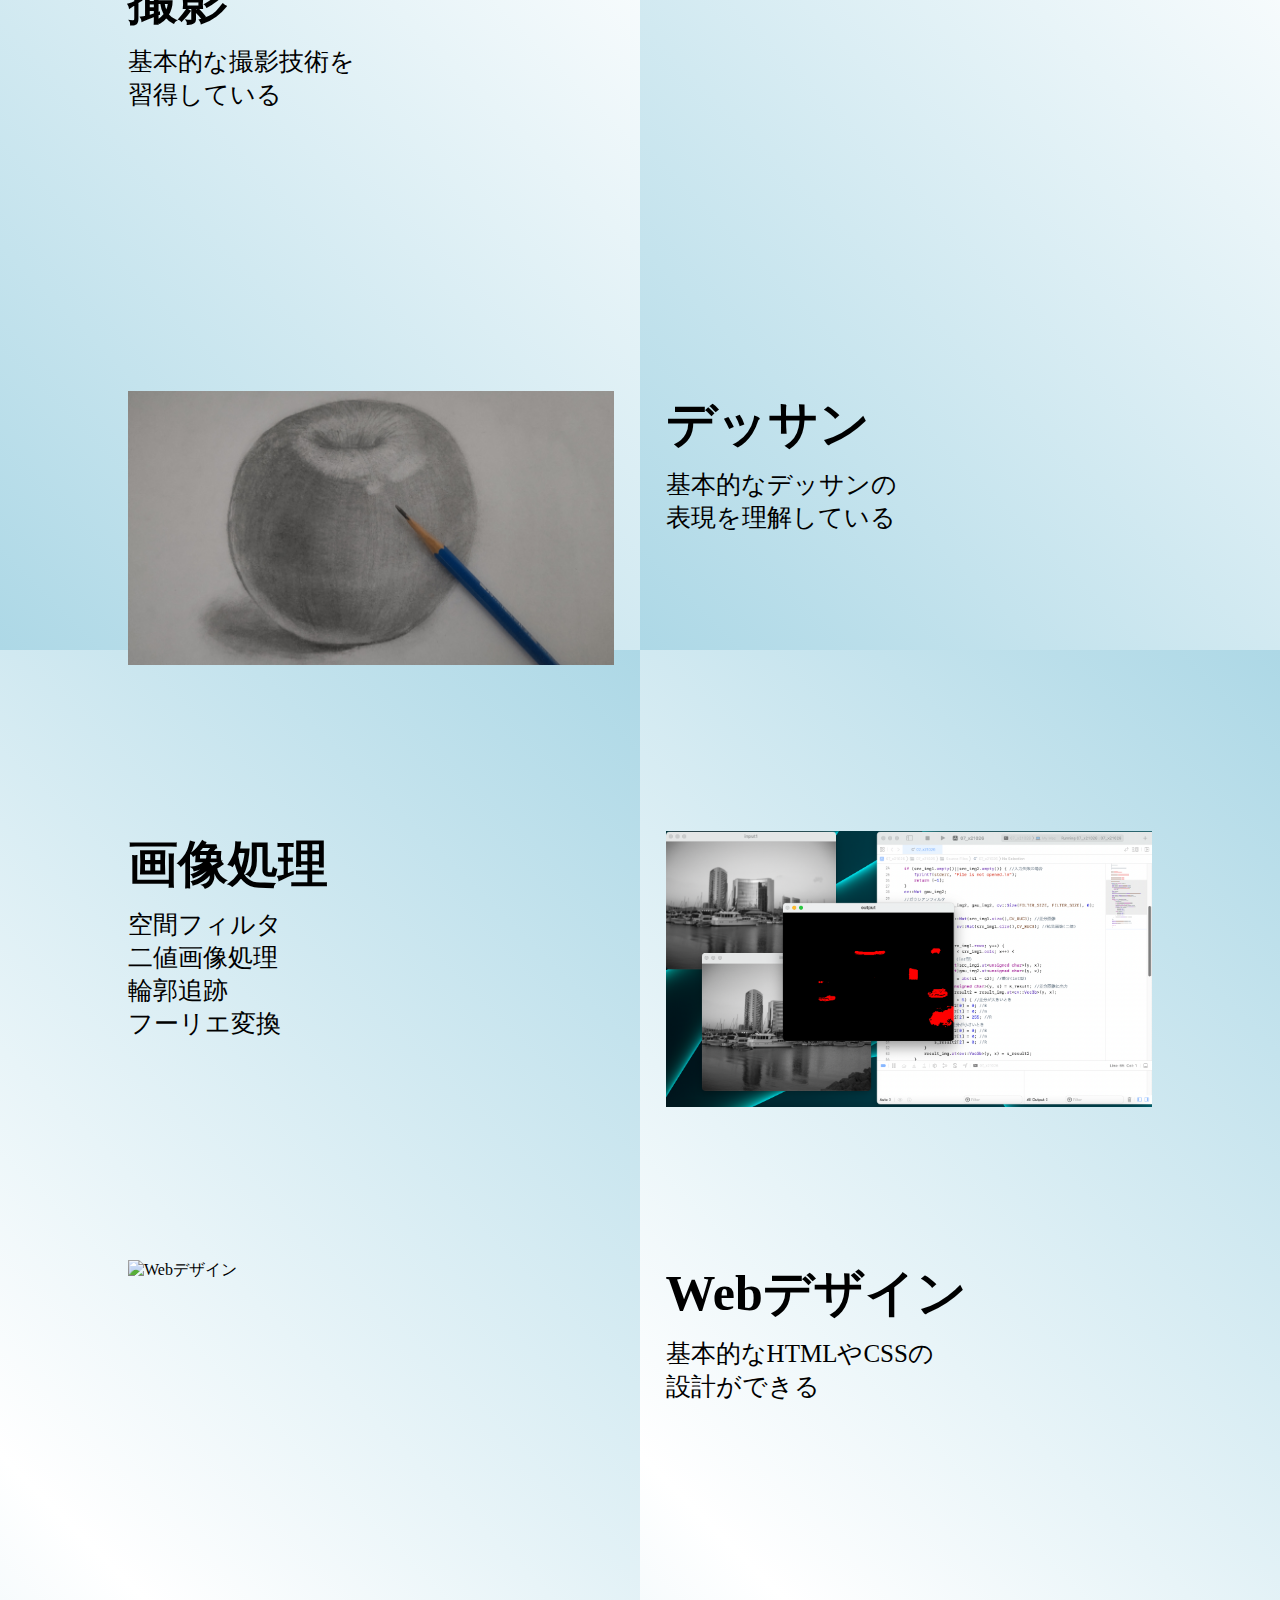
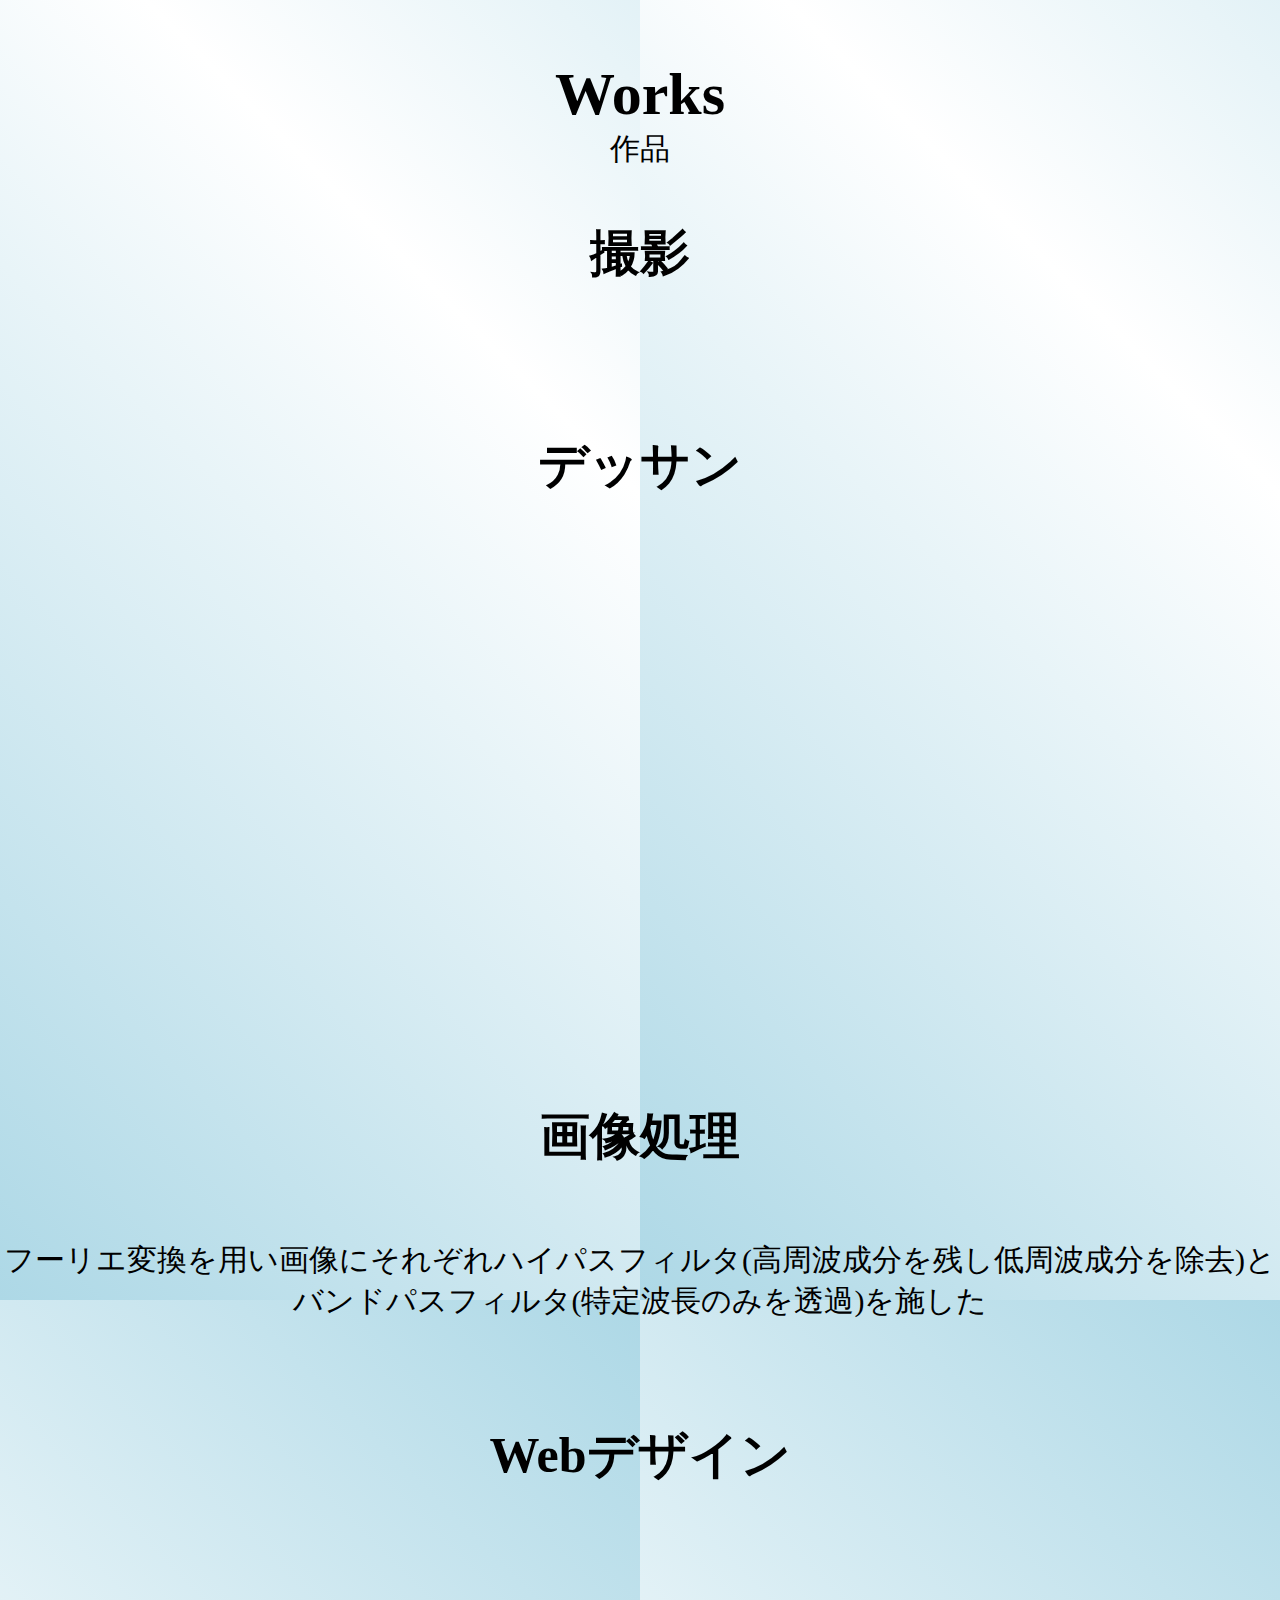
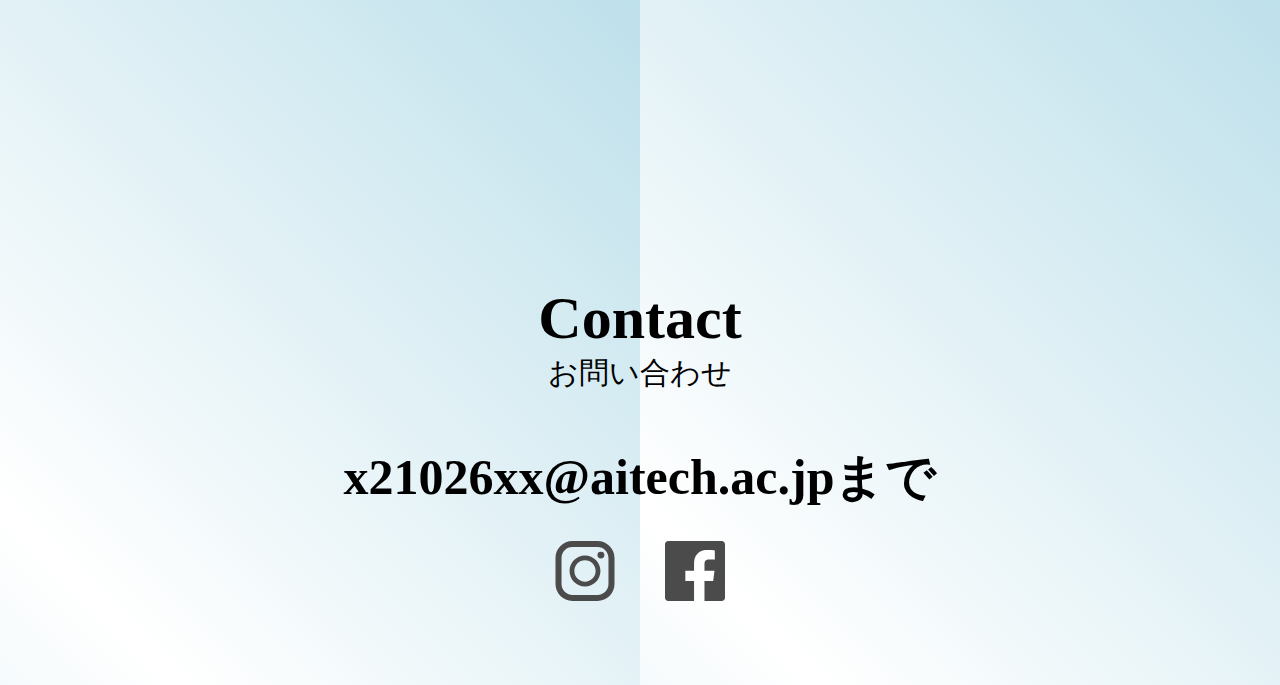
==== commit 07fdfb18: "Update index.html" ====
--- a/index.html
+++ b/index.html
@@ -103,8 +103,8 @@
         <div class="imageProcessing">
             <h2>画像処理</h2>
             <div class="box fadeUpTrigger">
-                <img class="image" src="ハイパスフィルタ.png"/>
-                <img class="image" src="バンドパスフィルタ.png"/>
+                <img class="image" src="https://github.com/X21026/portfolio/blob/main/%E3%83%8F%E3%82%A4%E3%83%91%E3%82%B9%E3%83%95%E3%82%A3%E3%83%AB%E3%82%BF.png?raw=true"/>
+                <img class="image" src="https://github.com/X21026/portfolio/blob/main/%E3%83%90%E3%83%B3%E3%83%89%E3%83%91%E3%82%B9%E3%83%95%E3%82%A3%E3%83%AB%E3%82%BF.png?raw=true"/>
             </div>
             <p>フーリエ変換を用い画像にそれぞれハイパスフィルタ(高周波成分を残し低周波成分を除去)と<br>バンドパスフィルタ(特定波長のみを透過)を施した</p>
         </div>
@@ -123,8 +123,8 @@
         </div>
         <h2>x21026xx@aitech.ac.jpまで</h2>
         <ul>
-            <a href="https://insta.com/" target="_blank"><img src="インスタグラムのシンプルなロゴのアイコン 1.svg" alt=""></a>
-            <a href="https://insta.com/" target="_blank"><img src="FACEBOOKのアイコン素材 3.svg" alt=""></a>
+            <li><a href="https://insta.com/" target="_blank"><img src="インスタグラムのシンプルなロゴのアイコン 1.svg" alt=""></a></li>
+            <li><a href="https://insta.com/" target="_blank"><img src="FACEBOOKのアイコン素材 3.svg" alt=""></a></li>
         </ul>
     </section>
     <a href="#home" id="page-top">TOP</a>
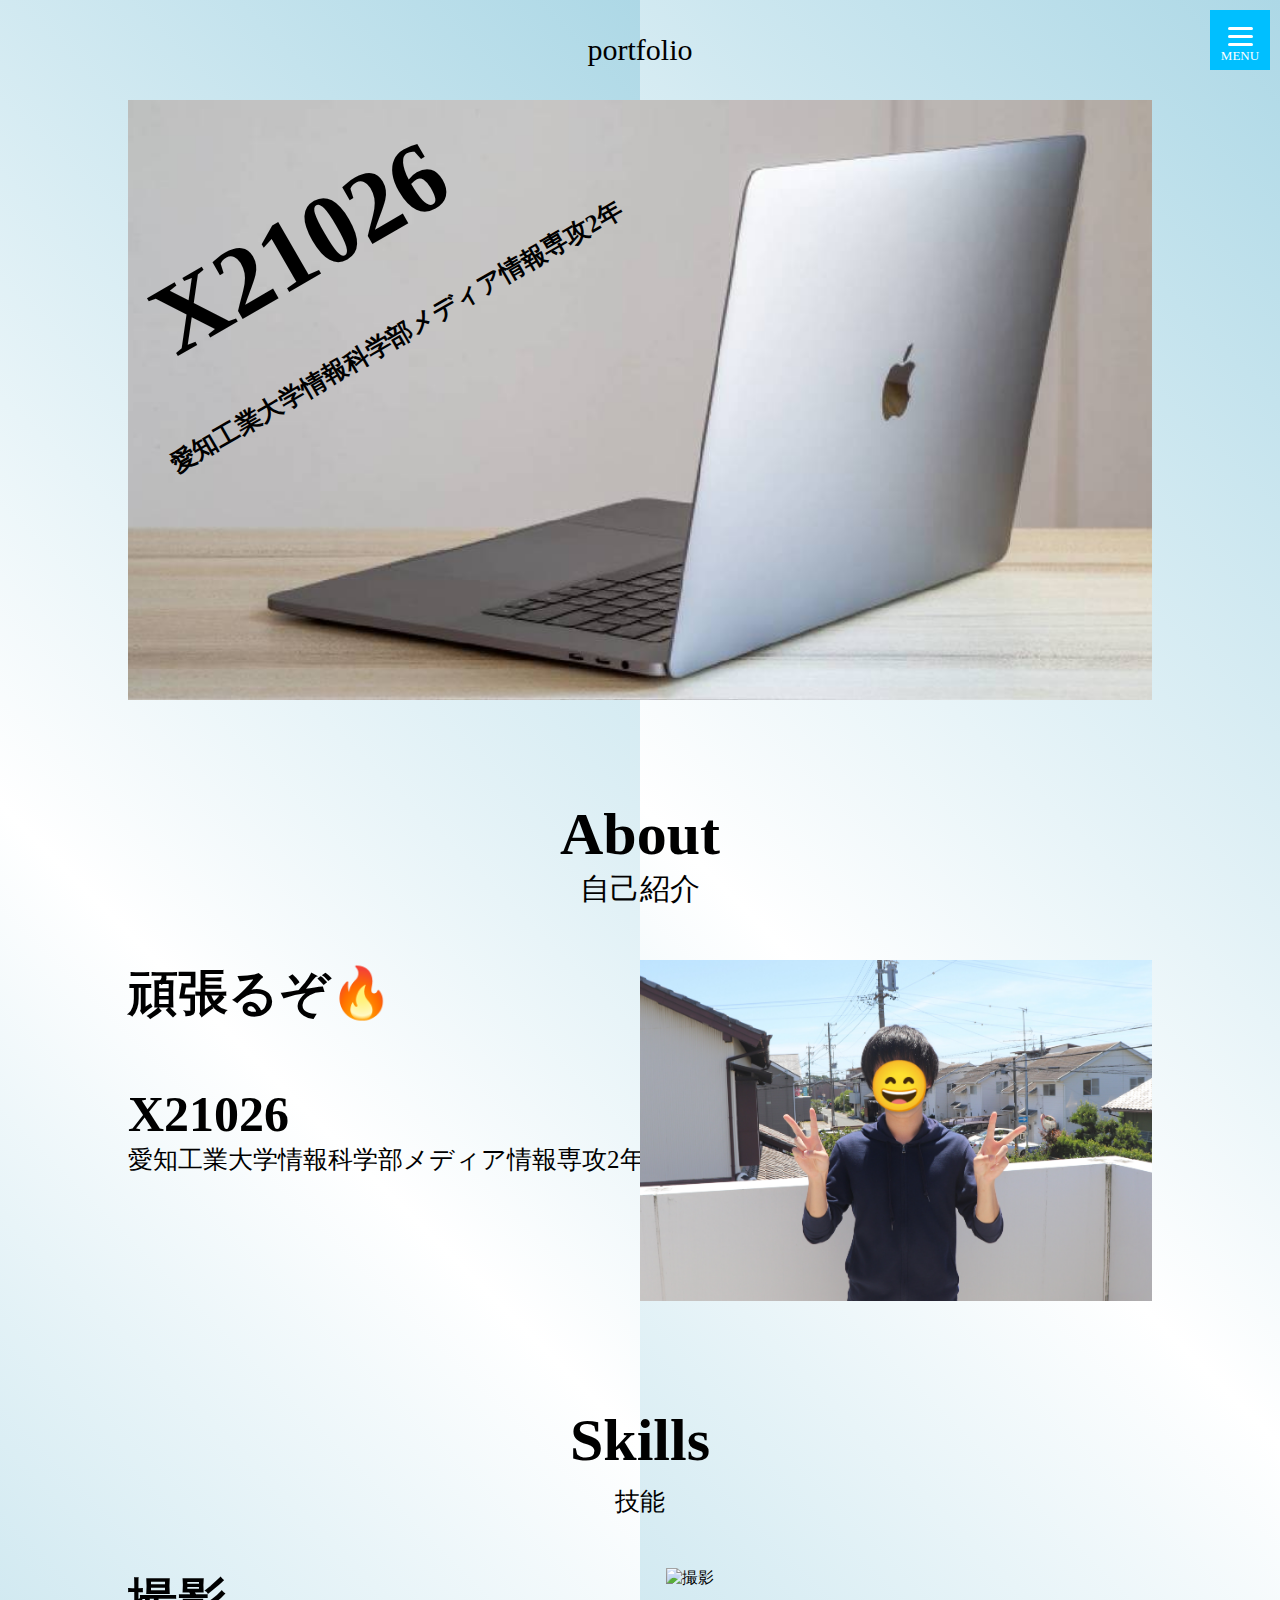
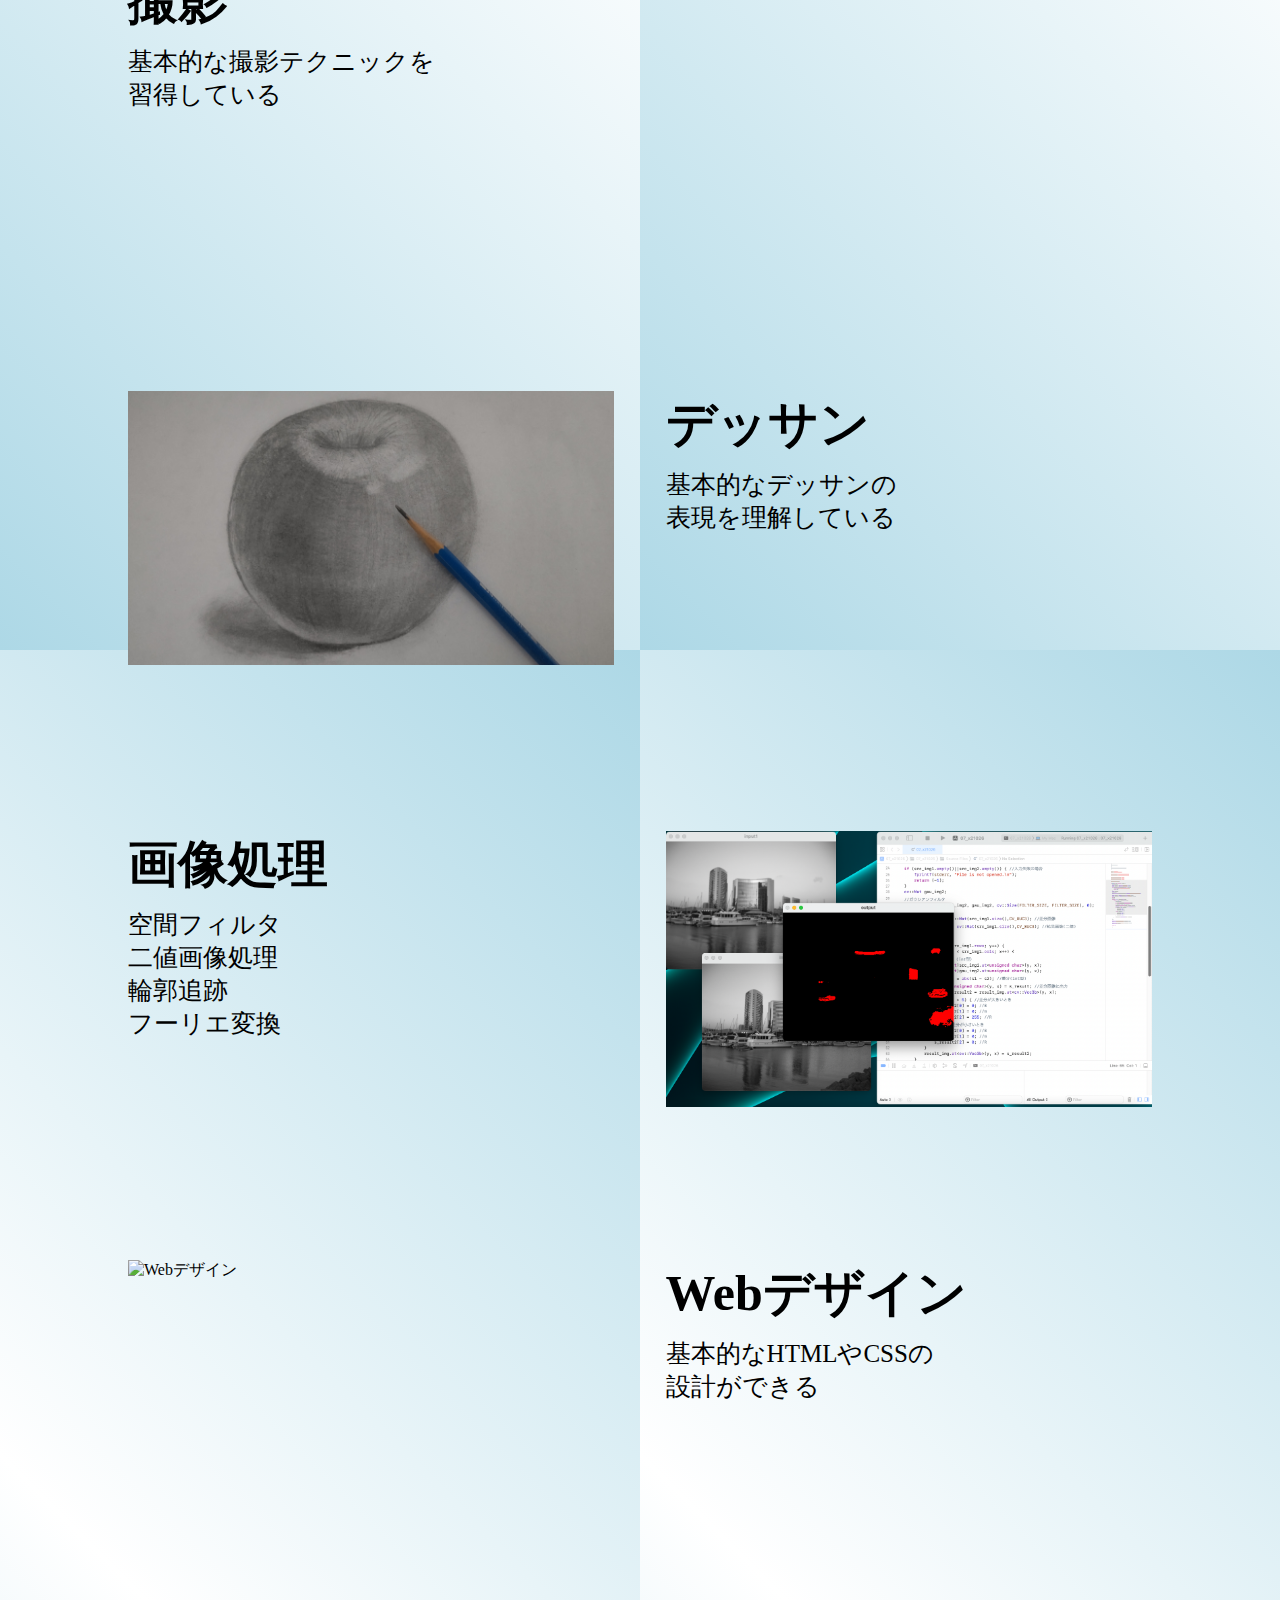
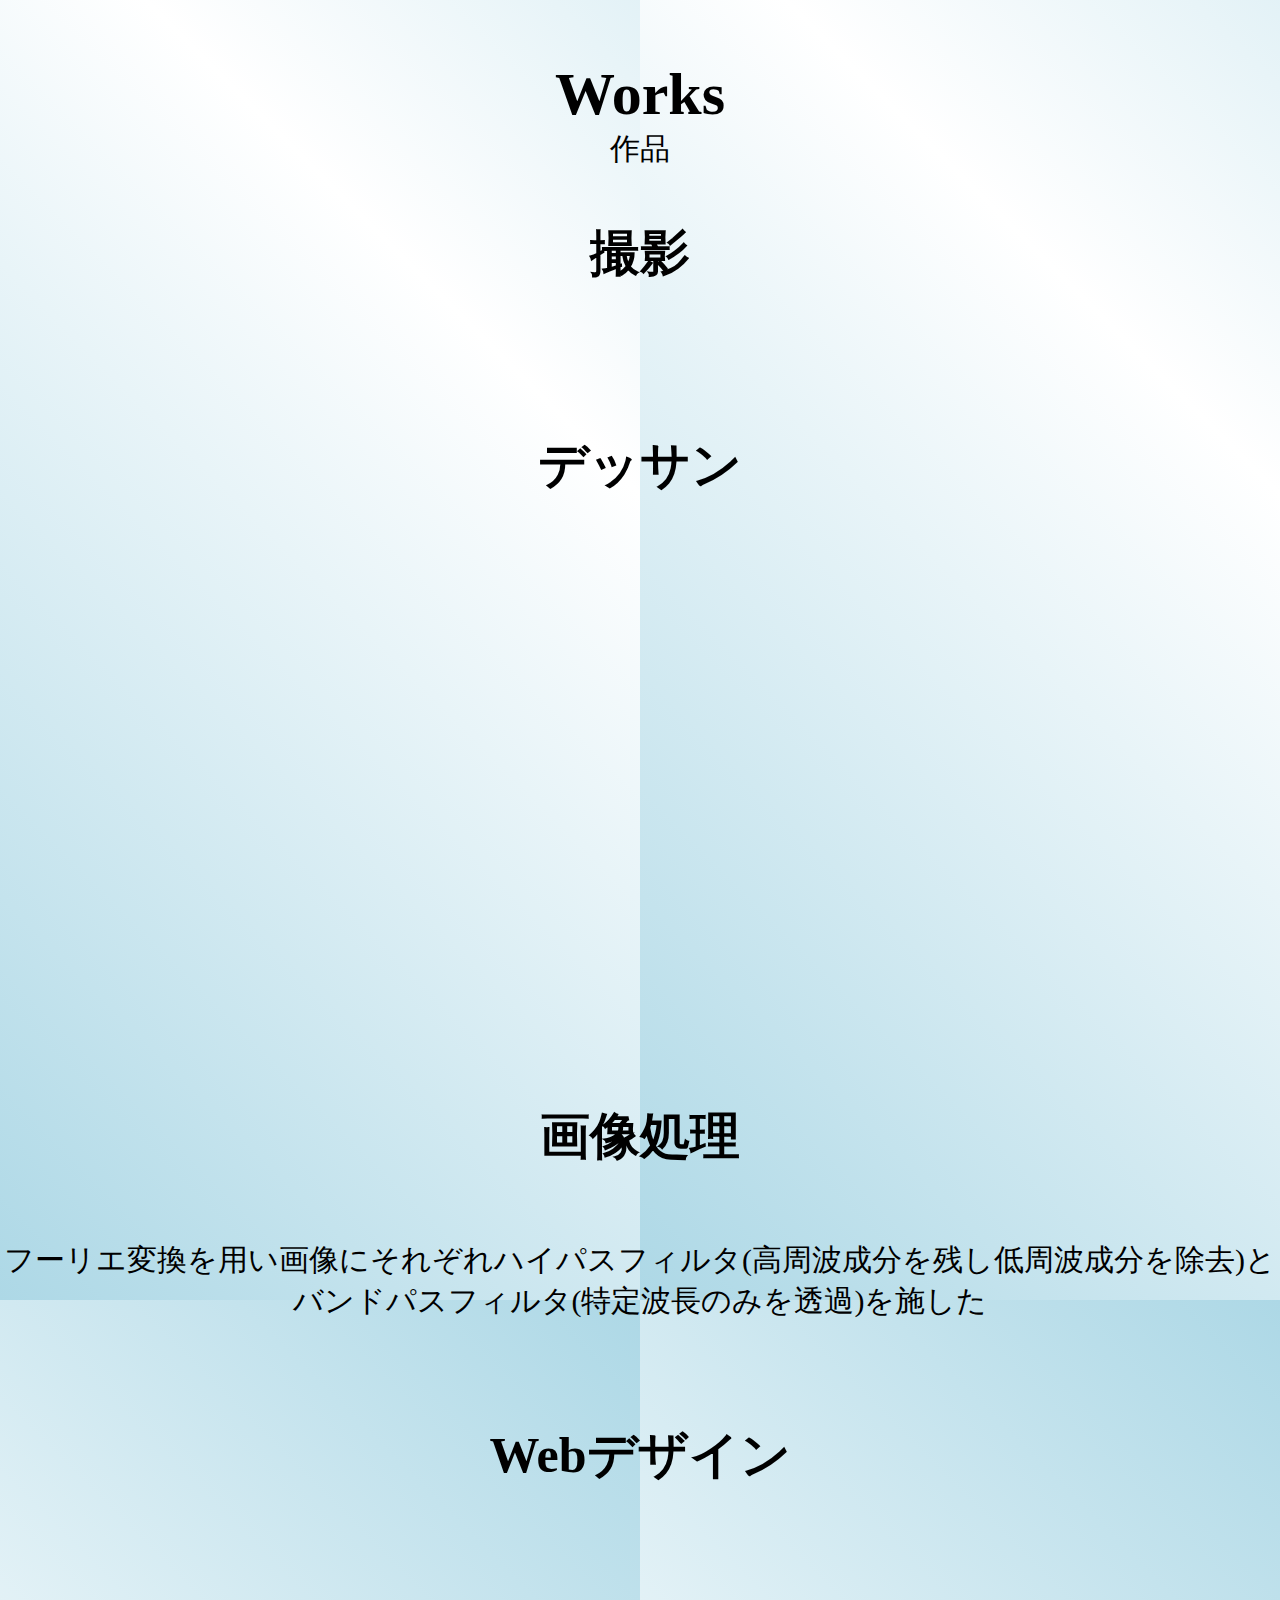
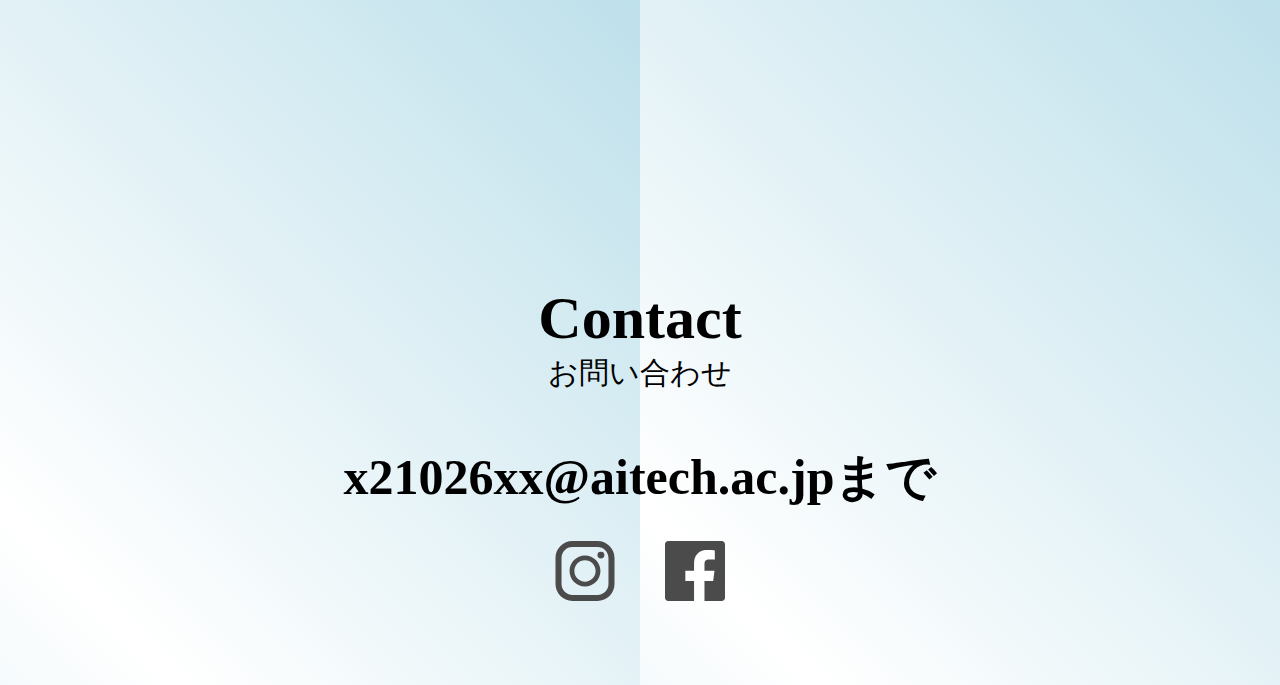
==== commit ce84810a: "updata" ====
--- a/index.html
+++ b/index.html
@@ -26,7 +26,7 @@
                   <li><a href="#first">About<p>自己紹介</p></a></li>
                   <li><a href="#second">Skills<p>技能</p></a></li>
                   <li><a href="#third">Works<p>作品</p></a></li>
-                  <li><a href="#force">Contact<p>お問い合わせ</p></a></li>
+                  <li><a href="#fourth">Contact<p>お問い合わせ</p></a></li>
               </ul>
             </div>
           </div>
@@ -50,7 +50,7 @@
         <div class="skill">
             <img src="IMG_4272.JPG" alt="撮影">
             <h2>撮影</h2>
-            <p>基本的な撮影技術を<br>習得している</p>
+            <p>基本的な撮影テクニックを<br>習得している</p>
         </div>
         <div class="skill2">
             <div class="content">
@@ -85,8 +85,8 @@
                 <a href="IMG_2488.JPG" data-lightbox="group"><img src="IMG_2488.JPG"></a>              
                 <a href="IMG_3746.JPG" data-lightbox="group"><img src="IMG_3746.JPG"></a>
                 <a href="IMG_3843.JPG" data-lightbox="group"><img src="IMG_3843.JPG"></a>
-                <a href="IMG_3375.JPG" data-lightbox="group"><img src="IMG_2374.JPG"></a>
-                <a href="IMG_2374.JPG" data-lightbox="group"><img src="IMG_3375.JPG"></a>
+                <a href="IMG_2374.JPG" data-lightbox="group"><img src="IMG_2374.JPG"></a>
+                <a href="IMG_3375.JPG" data-lightbox="group"><img src="IMG_3375.JPG"></a>
                 <a href="IMG_1742.JPG" data-lightbox="group"><img src="IMG_1742.JPG"></a>
                 <a href="IMG_2855.JPG" data-lightbox="group"><img src="IMG_2855.JPG"></a>
             </div>
@@ -118,7 +118,7 @@
     </section>
     <section id="contact">
         <div class="title">
-            <h1 id="force">Contact</h1>
+            <h1 id="fourth">Contact</h1>
             <p>お問い合わせ</p>
         </div>
         <h2>x21026xx@aitech.ac.jpまで</h2>
@@ -127,7 +127,7 @@
             <li><a href="https://insta.com/" target="_blank"><img src="FACEBOOKのアイコン素材 3.svg" alt=""></a></li>
         </ul>
     </section>
-    <a href="#home" id="page-top">TOP</a>
+    <a href="#home" id="page_top"></a>
     <script src="https://code.jquery.com/jquery-3.4.1.min.js" integrity="sha256-CSXorXvZcTkaix6Yvo6HppcZGetbYMGWSFlBw8HfCJo=" crossorigin="anonymous"></script>
 </body>
 </html>
--- a/style.css
+++ b/style.css
@@ -373,30 +373,43 @@
     height: 60px;
     border-radius: 8px;
 }
-/* トップへ戻るボタン (参考: https://www.fuji-blo.com/entry/page-top) */
-#page-top {
+
+#page_top{
+    width: 60px;
+    height: 60px;
     position: fixed;
-    right: 5px;
-    bottom: 20px;
-    height: 50px;
-    padding: 0 0 0 35px;
+    right: 10px;
+    bottom: 10px;
+    background: #e25407;
+    opacity: 0.6;
+    }
   
-    border-top: solid 1px;
-    text-decoration: none;
-    color: rgb(128, 128,128);
-    transform: rotate(90deg);
-}
-#page-top::before {
-    content: "";
-    display: block;
-    position: absolute;
-    top: -1px;
-    left: 0px;
-    width: 15px;
-    border-top: solid 1px;
-    transform: rotate(35deg);
-    transform-origin: left top;
-}
+    /* Font Awesome */
+    #page_top::before {
+        content: "";
+        display: inline-block;
+        left: 22px;
+        bottom: 9px;
+        position: absolute;
+        width: 15px;
+        height: 15px;
+        border-top: 3px solid #fff;
+        border-left: 3px solid #fff;
+        transform: rotate(45deg);
+    }
+  
+    #page_top::after{
+      content: 'TOP';
+      font-size: 13px;
+      color: #fff;
+      position: absolute;
+      top: 9px;
+      bottom: 0;
+      right: 0;
+      left: 0;
+      margin: auto;
+      text-align: center;
+    }
 
 @keyframes fadeUpAnime{
     from {
